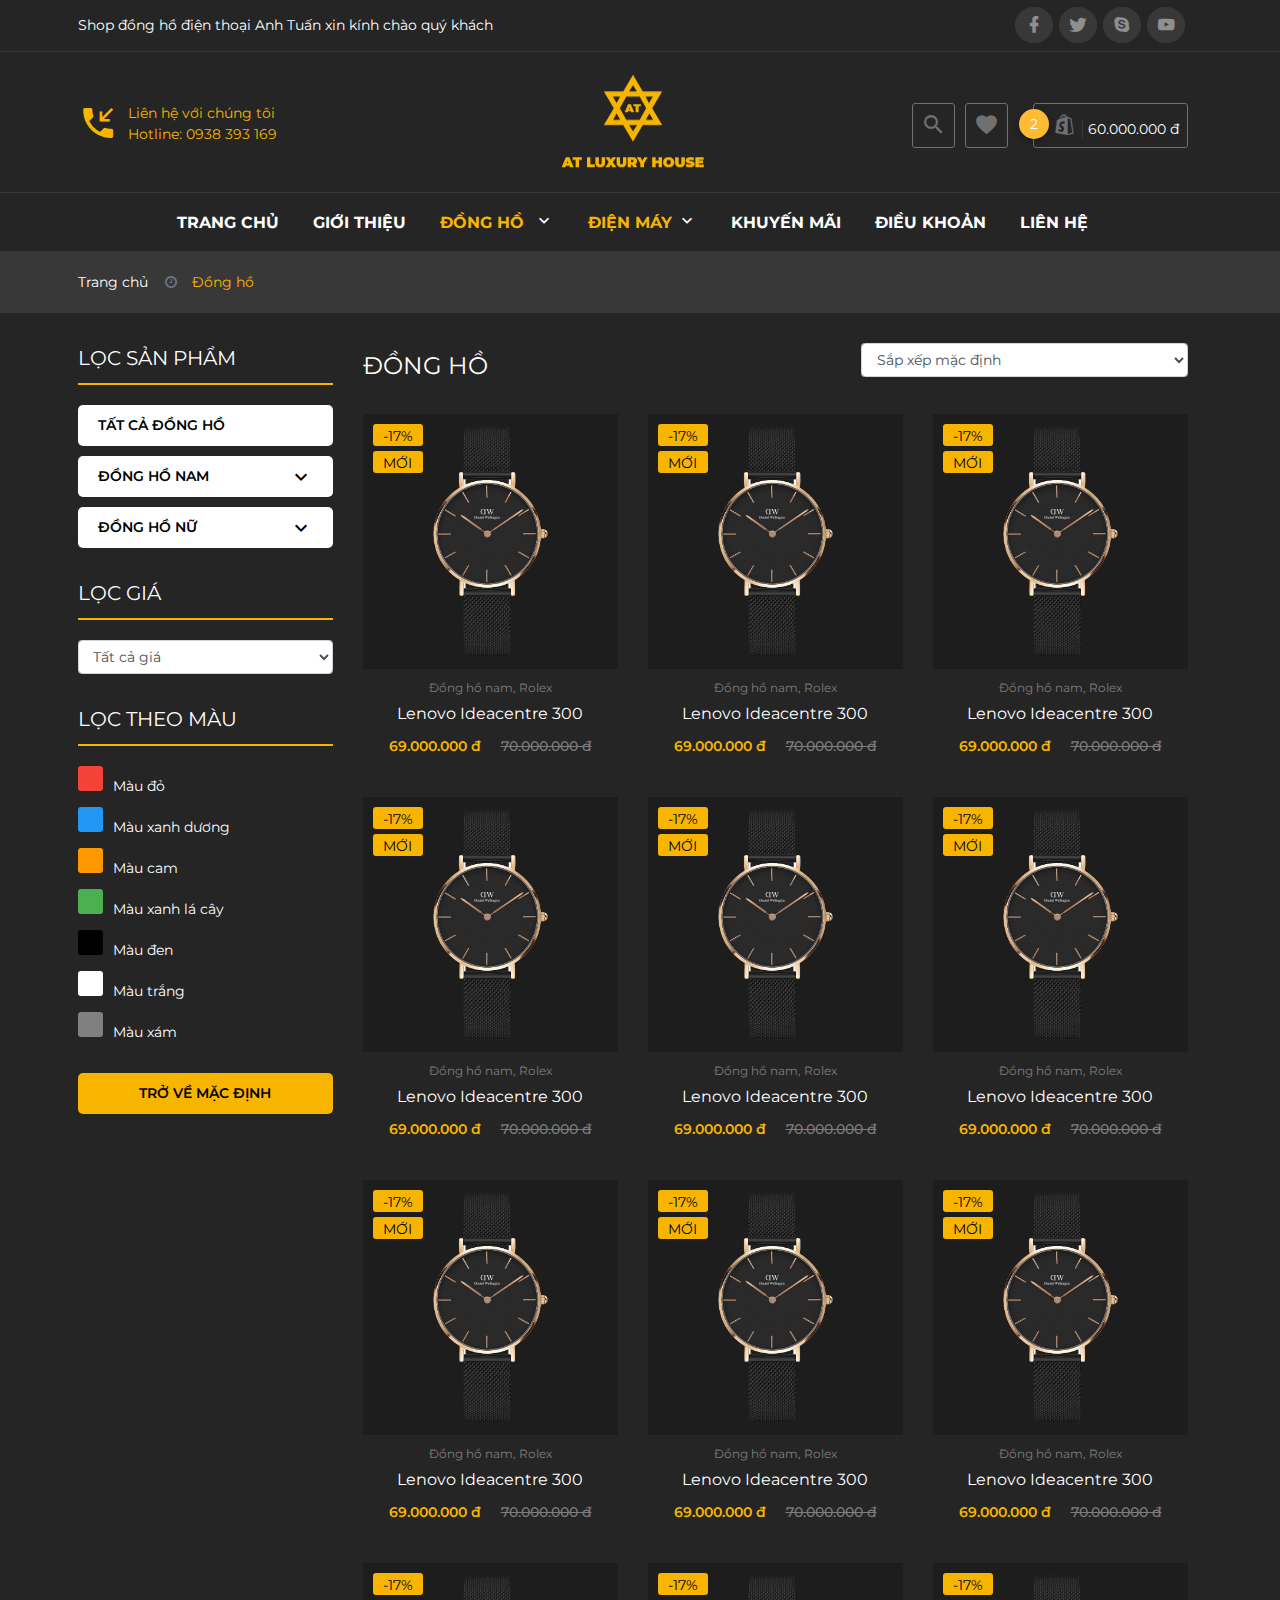
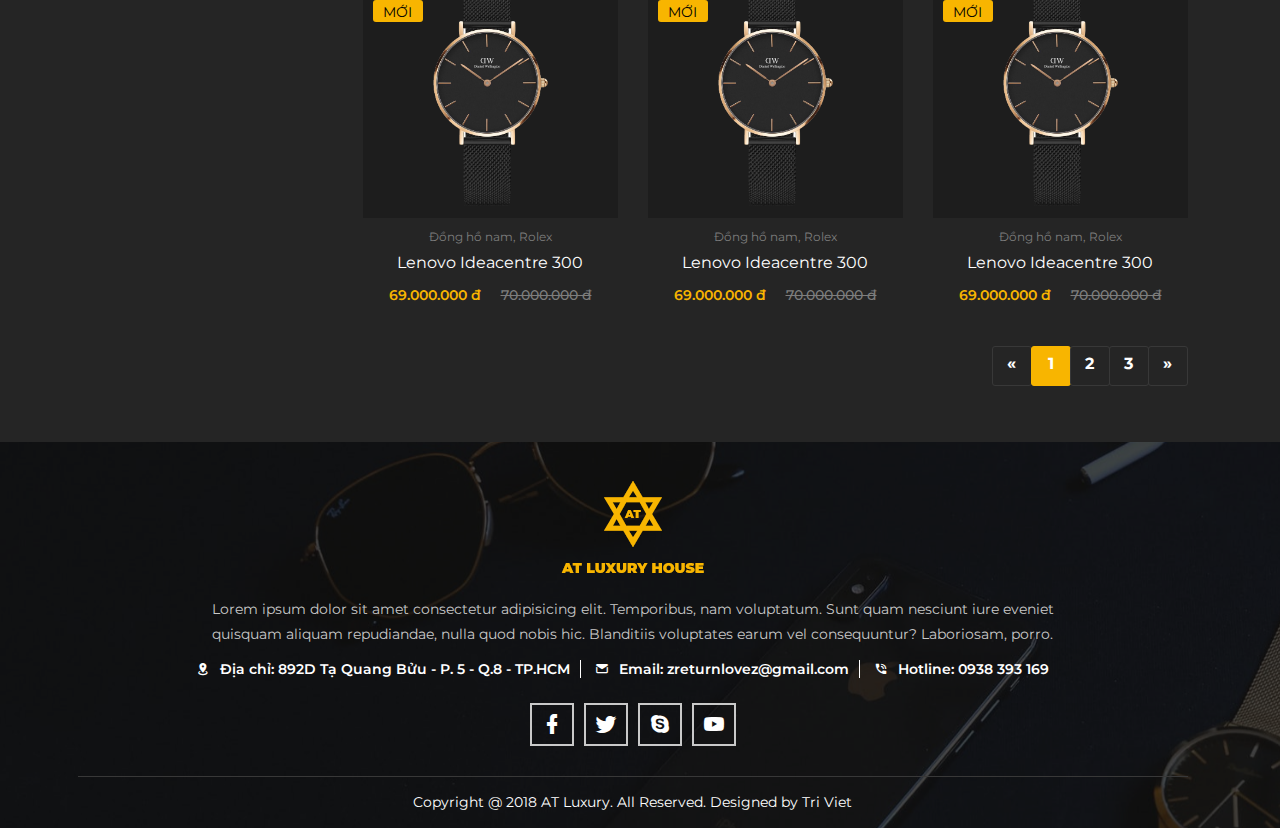
==== pug/san-pham.html @ 4b13fbe3 "Complete Product Page" ====
<!DOCTYPE html>
<html lang="en">
  <head>
    <meta charset="UTF-8"/>
    <meta name="viewport" content="width=device-width, initial-scale=1.0"/>
    <meta http-equiv="X-UA-Compatible" content="ie=edge"/>
    <title>Đồng Hồ Anh Tuấn</title>
    <link rel="stylesheet" href="../css/bootstrap-grid.min.css"/>
    <link rel="stylesheet" href="../css/bootstrap-reboot.min.css"/>
    <link rel="stylesheet" href="../css/bootstrap.min.css"/>
    <link rel="stylesheet" href="../css/mdb.min.css"/>
    <link rel="stylesheet" href="../css/font-awesome.min.css"/>
    <link rel="stylesheet" href="../css/owl.carousel.min.css"/>
    <link rel="stylesheet" href="../css/owl.theme.default.min.css"/>
    <link rel="stylesheet" href="../css/xzoom.css"/>
    <link rel="stylesheet" href="../css/magnific-popup.css"/>
    <link rel="stylesheet" href="../css/animate.min.css"/>
    <link rel="stylesheet" href="../css/jquery.fancybox.min.css"/>
    <link rel="stylesheet" href="../css/materialdesignicons.min.css"/>
    <link rel="stylesheet" href="../css/swiper.min.css"/>
    <link rel="stylesheet" href="../css/sweetalert2.min.css"/>
    <link rel="stylesheet" href="../css/layout.css"/>
    <link rel="shortcut icon" href="../img/favicon.png"/>
  </head>
  <body>
    <div class="go-top wow zoomInRight" title="Lên đầu trang" data-wow-duration="2s"><i class="mdi mdi-watch-import"></i></div>
    <header>
      <section class="header-top d-none d-lg-block">
        <div class="container">
          <div class="row">
            <div class="col">
              <h5>Shop đồng hồ điện thoại Anh Tuấn xin kính chào quý khách</h5>
            </div>
            <div class="col text-right">
              <div class="header-top-social"><a href="#"><i class="mdi mdi-facebook"></i></a><a href="#"><i class="mdi mdi-twitter"></i></a><a href="#"><i class="mdi mdi-skype"></i></a><a href="#"><i class="mdi mdi-youtube"> </i></a></div>
            </div>
          </div>
        </div>
      </section>
      <section class="header-bottom">
        <div class="container">
          <div class="row">
            <div class="col-12">
              <div class="logo"><a href="index.html"><img src="../img/logo.png"/></a></div>
            </div>
            <div class="col-lg-6 d-none d-lg-block">
              <div class="hotline-top"><a href="tel:0938393169"><i class="mdi mdi-phone-incoming"></i>
                  <p>Liên hệ với chúng tôi</p>
                  <p>Hotline: 0938 393 169</p></a></div>
            </div>
            <div class="col-lg-6">
              <div class="custom-header text-right">
                <div class="accordion" id="accordionExample"><a class="search-btn" title="Tìm kiếm" data-toggle="collapse" href="#search" role="button" aria-expanded="true" aria-controls="search"><i class="mdi mdi-magnify"></i></a><a class="wishlist-btn" title="Danh sách yêu thích" href="danh-sach-yeu-thich.html"><i class="mdi mdi-heart"></i></a><a class="cart-open-btn" title="Giỏ hàng" data-toggle="collapse" href="#cart" role="button" aria-expanded="false" aria-controls="cart"><i class="mdi mdi-shopify"></i><span class="price-cart">60.000.000 đ</span><span class="badge badge-warning">2</span></a>
                  <div class="collapse" id="cart" data-parent="#accordionExample">
                    <div class="card card-body cart-form">
                      <div class="cart-form-top text-left">
                        <p>Có 2 sản phẩm trong giỏ</p>
                        <p>
                           Tổng tiền<span>60.000.000 đ</span></p>
                      </div>
                      <div class="cart-form-btn text-center"><a href="thanh-toan.html">thanh toán ngay</a></div>
                      <div class="cart-form-box-product">
                        <div class="cart-form-box-product-img"><img src="../img/product-1.png" alt=""/></div>
                        <div class="cart-form-box-product-detail">
                          <h5><a href="chi-tiet-san-pham.html">Kidviton 120Ml Stada</a></h5>
                          <h6>
                            690.000 đ
                             x <span>1</span>
                          </h6><a href="#"><i class="fa fa-times" title="Xóa" aria-hidden="true"></i></a>
                        </div>
                      </div>
                      <div class="cart-form-box-product">
                        <div class="cart-form-box-product-img"><img src="../img/product-1.png" alt=""/></div>
                        <div class="cart-form-box-product-detail">
                          <h5><a href="chi-tiet-san-pham.html">Kidviton 120Ml Stada</a></h5>
                          <h6>
                            690.000 đ
                             x <span>1</span>
                          </h6><a href="#"><i class="fa fa-times" title="Xóa" aria-hidden="true"></i></a>
                        </div>
                      </div>
                      <div class="cart-form-btn text-center"><a href="gio-hang.html">Vào giỏ hàng</a></div>
                    </div>
                  </div>
                </div>
              </div>
            </div>
          </div>
        </div>
      </section>
      <section class="menu wow animated">
        <div class="container">
          <div class="main-menu"><a class="toggleMenu ssm-toggle-nav"><i class="mdi mdi-menu"></i></a>
            <ul class="nav">
              <div class="nav-close"><i class="mdi mdi-close d-block d-sm-none"></i></div>
              <li class="nav-item"><a href="index.html">Trang chủ</a></li>
              <li class="nav-item"><a href="gioi-thieu.html">giới thiệu</a></li>
              <li class="nav-item"><a href="san-pham.html">đồng hồ </a><i class="mdi mdi-chevron-down btn-menu-down"></i>
                <div class="menu-bottom out">
                  <div class="row">
                    <div class="col-xl-6">
                      <h4><a href="san-pham.html">đồng hồ nam</a></h4>
                      <ul>
                        <li><a href="san-pham.html">Rolex</a></li>
                        <li><a href="san-pham.html">Rolex</a></li>
                        <li><a href="san-pham.html">Rolex</a></li>
                        <li><a href="san-pham.html">Patek Philippe</a></li>
                        <li><a href="san-pham.html">Rolex</a></li>
                        <li><a href="san-pham.html">Patek Philippe</a></li>
                        <li><a href="san-pham.html">Rolex</a></li>
                        <li><a href="san-pham.html">Patek Philippe</a></li>
                        <li><a href="san-pham.html">Rolex</a></li>
                      </ul>
                    </div>
                    <div class="col-xl-6">
                      <h4><a href="san-pham.html">đồng hồ nữ</a></h4>
                      <ul>
                        <li><a href="san-pham.html">Rolex</a></li>
                        <li><a href="san-pham.html">Patek Philippe</a></li>
                        <li><a href="san-pham.html">Rolex</a></li>
                        <li><a href="san-pham.html">Patek Philippe</a></li>
                        <li><a href="san-pham.html">Rolex</a></li>
                        <li><a href="san-pham.html">Patek Philippe</a></li>
                        <li><a href="san-pham.html">Rolex</a></li>
                      </ul>
                    </div>
                  </div>
                  <div class="row">
                    <div class="col"><img src="../img/watch-top-1.png"/></div>
                    <div class="col"><img src="../img/watch-top-2.png"/></div>
                  </div>
                </div>
              </li>
              <li class="nav-item"><a href="san-pham.html">điện máy</a><i class="mdi mdi-chevron-down btn-menu-down"></i>
                <div class="menu-bottom out">
                  <div class="row">
                    <div class="col-xl-6">
                      <h4><a href="san-pham.html">điện thoại</a></h4>
                      <ul>
                        <li><a href="san-pham.html">Rolex</a></li>
                        <li><a href="san-pham.html">Rolex</a></li>
                        <li><a href="san-pham.html">Rolex</a></li>
                        <li><a href="san-pham.html">Patek Philippe</a></li>
                        <li><a href="san-pham.html">Rolex</a></li>
                        <li><a href="san-pham.html">Patek Philippe</a></li>
                        <li><a href="san-pham.html">Rolex</a></li>
                        <li><a href="san-pham.html">Patek Philippe</a></li>
                        <li><a href="san-pham.html">Rolex</a></li>
                      </ul>
                    </div>
                    <div class="col-xl-6">
                      <h4><a href="san-pham.html">máy tính bảng</a></h4>
                      <ul>
                        <li><a href="san-pham.html">Rolex</a></li>
                        <li><a href="san-pham.html">Patek Philippe</a></li>
                        <li><a href="san-pham.html">Rolex</a></li>
                        <li><a href="san-pham.html">Patek Philippe</a></li>
                        <li><a href="san-pham.html">Rolex</a></li>
                        <li><a href="san-pham.html">Patek Philippe</a></li>
                        <li><a href="san-pham.html">Rolex</a></li>
                      </ul>
                    </div>
                  </div>
                  <div class="row">
                    <div class="col"><img src="../img/phone-top-1.png"/></div>
                    <div class="col"><img src="../img/phone-top-2.png"/></div>
                  </div>
                </div>
              </li>
              <li class="nav-item"><a href="khuyen-mai.html">khuyến mãi</a></li>
              <li class="nav-item"><a href="dieu-khoan.html">điều khoản</a></li>
              <li class="nav-item"><a href="lien-he.html">liên hệ</a></li>
            </ul>
          </div>
        </div>
      </section>
      <div class="collapse" id="search" data-parent="#accordionExample">
        <div class="card card-body search-form">
          <h3 class="text-center">Tìm kiếm</h3>
          <input id="search-form" type="text" name="search" placeholder="Nhập từ khóa"/>
          <select class="form-control">
            <option value="">Chọn danh mục</option>
            <option value="">Tủ Locker - Tủ sắt</option>
          </select>
          <button><i class="fa fa-search" aria-hidden="true"></i>Tìm kiếm</button>
        </div>
      </div>
      <div class="overlay"></div>
      <div class="ssm-overlay ssm-toggle-nav"></div>
    </header>
    <article>
      <section class="bread-crumb">
        <div class="container">
          <div class="bc-icons">
            <nav aria-label="breadcrumb">
              <ol class="breadcrumb">
                <li class="breadcrumb-item"><a href="index.html">Trang chủ</a></li>
                <li class="breadcrumb-item active">Đồng hồ</li>
              </ol>
            </nav>
          </div>
        </div>
      </section>
      <section class="product-page">
        <div class="filter-btn d-block d-lg-none"><i class="mdi mdi-filter-variant"></i>Bộ lọc</div>
        <div class="container">
          <div class="row">
            <div class="col-lg-3">
              <div class="filter">
                <div class="filter-cate">
                  <div class="title-filter">
                    <h3>lọc sản phẩm</h3>
                  </div><a class="filter-cate-title" href="san-pham.html">Tất cả đồng hồ</a><a class="filter-cate-title" data-toggle="collapse" href="#filter-cate-1" role="button" aria-expanded="true" aria-controls="filter-cate-1">Đồng hồ nam<i class="mdi mdi-chevron-down"></i></a>
                  <div class="collapse" id="filter-cate-1">
                    <label class="checkbox">Tất cả
                      <input type="checkbox" checked="checked"/><span class="checkmark"></span>
                    </label>
                    <label class="checkbox">Rolex
                      <input type="checkbox"/><span class="checkmark"></span>
                    </label>
                    <label class="checkbox">Rolex
                      <input type="checkbox"/><span class="checkmark"></span>
                    </label>
                    <label class="checkbox">Đồng hồ nhựa
                      <input type="checkbox"/><span class="checkmark"></span>
                    </label>
                    <label class="checkbox">Đồng hồ treo tường
                      <input type="checkbox"/><span class="checkmark"></span>
                    </label>
                    <label class="checkbox">Đồng hồ quả lắc
                      <input type="checkbox"/><span class="checkmark"></span>
                    </label>
                  </div><a class="filter-cate-title" data-toggle="collapse" href="#filter-cate-2" role="button" aria-expanded="true" aria-controls="filter-cate-2">Đồng hồ nữ<i class="mdi mdi-chevron-down"></i></a>
                  <div class="collapse" id="filter-cate-2">
                    <label class="checkbox">Tất cả
                      <input type="checkbox" checked="checked"/><span class="checkmark"></span>
                    </label>
                    <label class="checkbox">Rolex
                      <input type="checkbox"/><span class="checkmark"></span>
                    </label>
                    <label class="checkbox">Rolex
                      <input type="checkbox"/><span class="checkmark"></span>
                    </label>
                    <label class="checkbox">Đồng hồ nhựa
                      <input type="checkbox"/><span class="checkmark"></span>
                    </label>
                    <label class="checkbox">Đồng hồ treo tường
                      <input type="checkbox"/><span class="checkmark"></span>
                    </label>
                    <label class="checkbox">Đồng hồ quả lắc
                      <input type="checkbox"/><span class="checkmark"></span>
                    </label>
                  </div>
                </div>
                <div class="filter-price">
                  <div class="title-filter">
                    <h3>lọc giá</h3>
                  </div>
                  <select class="form-control">
                    <option>Tất cả giá</option>
                    <option>Giá từ 0 đến 5 triệu</option>
                    <option>Giá từ 5 triệu đến 10 triệu</option>
                    <option>Giá từ 10 triệu đến 20 triệu</option>
                    <option>Giá từ 20 triệu đến 30 triệu</option>
                  </select>
                </div>
                <div class="filter-color">
                  <div class="title-filter">
                    <h3>lọc theo màu</h3>
                  </div>
                  <ul>
                    <li>
                      <div class="filter-color-box red" style="background: red"></div><span>Màu đỏ</span>
                    </li>
                    <li>
                      <div class="filter-color-box blue" style="background: blue"></div>Màu xanh dương
                    </li>
                    <li>
                      <div class="filter-color-box orange" style="background: orange"></div>Màu cam
                    </li>
                    <li>
                      <div class="filter-color-box green" style="background: green"></div>Màu xanh lá cây
                    </li>
                    <li>
                      <div class="filter-color-box black" style="background: black"></div>Màu đen
                    </li>
                    <li>
                      <div class="filter-color-box white" style="background: white"></div>Màu trắng
                    </li>
                    <li>
                      <div class="filter-color-box gray" style="background: gray"></div>Màu xám
                    </li>
                  </ul>
                </div>
                <div class="filter-reset"> <a>Trở về mặc định</a></div>
              </div>
            </div>
            <div class="col-lg-9">
              <div class="product-page-main">
                <div class="row">
                  <div class="col-7">
                    <h2>đồng hồ</h2>
                  </div>
                  <div class="col-5 text-right">
                    <div class="sort-product">
                      <select class="form-control">
                        <option>Sắp xếp mặc định</option>
                        <option>Sản phẩm nổi bật</option>
                        <option>Sản phẩm khuyến mãi</option>
                        <option>Giá từ thấp lên cao</option>
                        <option>Giá từ cao xuống thấp</option>
                        <option>Tên từ A đến Z</option>
                        <option>Tên từ Z đến A</option>
                      </select>
                    </div>
                  </div>
                </div>
                <div class="tab-product">
                  <div class="box-product">
                    <div class="box-product-status">
                      <h5>-17%</h5>
                      <h5>mới</h5>
                    </div>
                    <div class="box-product-img">
                      <div class="box-product-img-custom"><a class="custom-quickview" data-toggle="modal" data-target=".product-modal-1" href="#"><i class="mdi mdi-eye-plus"></i></a><a class="custom-wishlist"><i class="mdi mdi-heart"></i></a></div><a href="chi-tiet-san-pham.html" title="Bấm để xem chi tiết"><img src="../img/product-1.png"/></a>
                    </div>
                    <div class="box-product-cart text-center"><a class="custom-cart"><i class="mdi mdi-cart-plus"></i>Thêm vào giỏ</a></div>
                    <div class="box-product-detail text-center">
                      <h6 title="Đồng hồ nam, Rolex">Đồng hồ nam, Rolex</h6>
                      <h4><a href="chi-tiet-san-pham.html" title="Lenovo Ideacentre 300">Lenovo Ideacentre 300</a></h4>
                      <h5>69.000.000 đ<span>70.000.000 đ</span></h5>
                    </div>
                  </div>
                  <div class="box-product">
                    <div class="box-product-status">
                      <h5>-17%</h5>
                      <h5>mới</h5>
                    </div>
                    <div class="box-product-img">
                      <div class="box-product-img-custom"><a class="custom-quickview" data-toggle="modal" data-target=".product-modal-1" href="#"><i class="mdi mdi-eye-plus"></i></a><a class="custom-wishlist"><i class="mdi mdi-heart"></i></a></div><a href="chi-tiet-san-pham.html" title="Bấm để xem chi tiết"><img src="../img/product-1.png"/></a>
                    </div>
                    <div class="box-product-cart text-center"><a class="custom-cart"><i class="mdi mdi-cart-plus"></i>Thêm vào giỏ</a></div>
                    <div class="box-product-detail text-center">
                      <h6 title="Đồng hồ nam, Rolex">Đồng hồ nam, Rolex</h6>
                      <h4><a href="chi-tiet-san-pham.html" title="Lenovo Ideacentre 300">Lenovo Ideacentre 300</a></h4>
                      <h5>69.000.000 đ<span>70.000.000 đ</span></h5>
                    </div>
                  </div>
                  <div class="box-product">
                    <div class="box-product-status">
                      <h5>-17%</h5>
                      <h5>mới</h5>
                    </div>
                    <div class="box-product-img">
                      <div class="box-product-img-custom"><a class="custom-quickview" data-toggle="modal" data-target=".product-modal-1" href="#"><i class="mdi mdi-eye-plus"></i></a><a class="custom-wishlist"><i class="mdi mdi-heart"></i></a></div><a href="chi-tiet-san-pham.html" title="Bấm để xem chi tiết"><img src="../img/product-1.png"/></a>
                    </div>
                    <div class="box-product-cart text-center"><a class="custom-cart"><i class="mdi mdi-cart-plus"></i>Thêm vào giỏ</a></div>
                    <div class="box-product-detail text-center">
                      <h6 title="Đồng hồ nam, Rolex">Đồng hồ nam, Rolex</h6>
                      <h4><a href="chi-tiet-san-pham.html" title="Lenovo Ideacentre 300">Lenovo Ideacentre 300</a></h4>
                      <h5>69.000.000 đ<span>70.000.000 đ</span></h5>
                    </div>
                  </div>
                  <div class="box-product">
                    <div class="box-product-status">
                      <h5>-17%</h5>
                      <h5>mới</h5>
                    </div>
                    <div class="box-product-img">
                      <div class="box-product-img-custom"><a class="custom-quickview" data-toggle="modal" data-target=".product-modal-1" href="#"><i class="mdi mdi-eye-plus"></i></a><a class="custom-wishlist"><i class="mdi mdi-heart"></i></a></div><a href="chi-tiet-san-pham.html" title="Bấm để xem chi tiết"><img src="../img/product-1.png"/></a>
                    </div>
                    <div class="box-product-cart text-center"><a class="custom-cart"><i class="mdi mdi-cart-plus"></i>Thêm vào giỏ</a></div>
                    <div class="box-product-detail text-center">
                      <h6 title="Đồng hồ nam, Rolex">Đồng hồ nam, Rolex</h6>
                      <h4><a href="chi-tiet-san-pham.html" title="Lenovo Ideacentre 300">Lenovo Ideacentre 300</a></h4>
                      <h5>69.000.000 đ<span>70.000.000 đ</span></h5>
                    </div>
                  </div>
                  <div class="box-product">
                    <div class="box-product-status">
                      <h5>-17%</h5>
                      <h5>mới</h5>
                    </div>
                    <div class="box-product-img">
                      <div class="box-product-img-custom"><a class="custom-quickview" data-toggle="modal" data-target=".product-modal-1" href="#"><i class="mdi mdi-eye-plus"></i></a><a class="custom-wishlist"><i class="mdi mdi-heart"></i></a></div><a href="chi-tiet-san-pham.html" title="Bấm để xem chi tiết"><img src="../img/product-1.png"/></a>
                    </div>
                    <div class="box-product-cart text-center"><a class="custom-cart"><i class="mdi mdi-cart-plus"></i>Thêm vào giỏ</a></div>
                    <div class="box-product-detail text-center">
                      <h6 title="Đồng hồ nam, Rolex">Đồng hồ nam, Rolex</h6>
                      <h4><a href="chi-tiet-san-pham.html" title="Lenovo Ideacentre 300">Lenovo Ideacentre 300</a></h4>
                      <h5>69.000.000 đ<span>70.000.000 đ</span></h5>
                    </div>
                  </div>
                  <div class="box-product">
                    <div class="box-product-status">
                      <h5>-17%</h5>
                      <h5>mới</h5>
                    </div>
                    <div class="box-product-img">
                      <div class="box-product-img-custom"><a class="custom-quickview" data-toggle="modal" data-target=".product-modal-1" href="#"><i class="mdi mdi-eye-plus"></i></a><a class="custom-wishlist"><i class="mdi mdi-heart"></i></a></div><a href="chi-tiet-san-pham.html" title="Bấm để xem chi tiết"><img src="../img/product-1.png"/></a>
                    </div>
                    <div class="box-product-cart text-center"><a class="custom-cart"><i class="mdi mdi-cart-plus"></i>Thêm vào giỏ</a></div>
                    <div class="box-product-detail text-center">
                      <h6 title="Đồng hồ nam, Rolex">Đồng hồ nam, Rolex</h6>
                      <h4><a href="chi-tiet-san-pham.html" title="Lenovo Ideacentre 300">Lenovo Ideacentre 300</a></h4>
                      <h5>69.000.000 đ<span>70.000.000 đ</span></h5>
                    </div>
                  </div>
                  <div class="box-product">
                    <div class="box-product-status">
                      <h5>-17%</h5>
                      <h5>mới</h5>
                    </div>
                    <div class="box-product-img">
                      <div class="box-product-img-custom"><a class="custom-quickview" data-toggle="modal" data-target=".product-modal-1" href="#"><i class="mdi mdi-eye-plus"></i></a><a class="custom-wishlist"><i class="mdi mdi-heart"></i></a></div><a href="chi-tiet-san-pham.html" title="Bấm để xem chi tiết"><img src="../img/product-1.png"/></a>
                    </div>
                    <div class="box-product-cart text-center"><a class="custom-cart"><i class="mdi mdi-cart-plus"></i>Thêm vào giỏ</a></div>
                    <div class="box-product-detail text-center">
                      <h6 title="Đồng hồ nam, Rolex">Đồng hồ nam, Rolex</h6>
                      <h4><a href="chi-tiet-san-pham.html" title="Lenovo Ideacentre 300">Lenovo Ideacentre 300</a></h4>
                      <h5>69.000.000 đ<span>70.000.000 đ</span></h5>
                    </div>
                  </div>
                  <div class="box-product">
                    <div class="box-product-status">
                      <h5>-17%</h5>
                      <h5>mới</h5>
                    </div>
                    <div class="box-product-img">
                      <div class="box-product-img-custom"><a class="custom-quickview" data-toggle="modal" data-target=".product-modal-1" href="#"><i class="mdi mdi-eye-plus"></i></a><a class="custom-wishlist"><i class="mdi mdi-heart"></i></a></div><a href="chi-tiet-san-pham.html" title="Bấm để xem chi tiết"><img src="../img/product-1.png"/></a>
                    </div>
                    <div class="box-product-cart text-center"><a class="custom-cart"><i class="mdi mdi-cart-plus"></i>Thêm vào giỏ</a></div>
                    <div class="box-product-detail text-center">
                      <h6 title="Đồng hồ nam, Rolex">Đồng hồ nam, Rolex</h6>
                      <h4><a href="chi-tiet-san-pham.html" title="Lenovo Ideacentre 300">Lenovo Ideacentre 300</a></h4>
                      <h5>69.000.000 đ<span>70.000.000 đ</span></h5>
                    </div>
                  </div>
                  <div class="box-product">
                    <div class="box-product-status">
                      <h5>-17%</h5>
                      <h5>mới</h5>
                    </div>
                    <div class="box-product-img">
                      <div class="box-product-img-custom"><a class="custom-quickview" data-toggle="modal" data-target=".product-modal-1" href="#"><i class="mdi mdi-eye-plus"></i></a><a class="custom-wishlist"><i class="mdi mdi-heart"></i></a></div><a href="chi-tiet-san-pham.html" title="Bấm để xem chi tiết"><img src="../img/product-1.png"/></a>
                    </div>
                    <div class="box-product-cart text-center"><a class="custom-cart"><i class="mdi mdi-cart-plus"></i>Thêm vào giỏ</a></div>
                    <div class="box-product-detail text-center">
                      <h6 title="Đồng hồ nam, Rolex">Đồng hồ nam, Rolex</h6>
                      <h4><a href="chi-tiet-san-pham.html" title="Lenovo Ideacentre 300">Lenovo Ideacentre 300</a></h4>
                      <h5>69.000.000 đ<span>70.000.000 đ</span></h5>
                    </div>
                  </div>
                  <div class="box-product">
                    <div class="box-product-status">
                      <h5>-17%</h5>
                      <h5>mới</h5>
                    </div>
                    <div class="box-product-img">
                      <div class="box-product-img-custom"><a class="custom-quickview" data-toggle="modal" data-target=".product-modal-1" href="#"><i class="mdi mdi-eye-plus"></i></a><a class="custom-wishlist"><i class="mdi mdi-heart"></i></a></div><a href="chi-tiet-san-pham.html" title="Bấm để xem chi tiết"><img src="../img/product-1.png"/></a>
                    </div>
                    <div class="box-product-cart text-center"><a class="custom-cart"><i class="mdi mdi-cart-plus"></i>Thêm vào giỏ</a></div>
                    <div class="box-product-detail text-center">
                      <h6 title="Đồng hồ nam, Rolex">Đồng hồ nam, Rolex</h6>
                      <h4><a href="chi-tiet-san-pham.html" title="Lenovo Ideacentre 300">Lenovo Ideacentre 300</a></h4>
                      <h5>69.000.000 đ<span>70.000.000 đ</span></h5>
                    </div>
                  </div>
                  <div class="box-product">
                    <div class="box-product-status">
                      <h5>-17%</h5>
                      <h5>mới</h5>
                    </div>
                    <div class="box-product-img">
                      <div class="box-product-img-custom"><a class="custom-quickview" data-toggle="modal" data-target=".product-modal-1" href="#"><i class="mdi mdi-eye-plus"></i></a><a class="custom-wishlist"><i class="mdi mdi-heart"></i></a></div><a href="chi-tiet-san-pham.html" title="Bấm để xem chi tiết"><img src="../img/product-1.png"/></a>
                    </div>
                    <div class="box-product-cart text-center"><a class="custom-cart"><i class="mdi mdi-cart-plus"></i>Thêm vào giỏ</a></div>
                    <div class="box-product-detail text-center">
                      <h6 title="Đồng hồ nam, Rolex">Đồng hồ nam, Rolex</h6>
                      <h4><a href="chi-tiet-san-pham.html" title="Lenovo Ideacentre 300">Lenovo Ideacentre 300</a></h4>
                      <h5>69.000.000 đ<span>70.000.000 đ</span></h5>
                    </div>
                  </div>
                  <div class="box-product">
                    <div class="box-product-status">
                      <h5>-17%</h5>
                      <h5>mới</h5>
                    </div>
                    <div class="box-product-img">
                      <div class="box-product-img-custom"><a class="custom-quickview" data-toggle="modal" data-target=".product-modal-1" href="#"><i class="mdi mdi-eye-plus"></i></a><a class="custom-wishlist"><i class="mdi mdi-heart"></i></a></div><a href="chi-tiet-san-pham.html" title="Bấm để xem chi tiết"><img src="../img/product-1.png"/></a>
                    </div>
                    <div class="box-product-cart text-center"><a class="custom-cart"><i class="mdi mdi-cart-plus"></i>Thêm vào giỏ</a></div>
                    <div class="box-product-detail text-center">
                      <h6 title="Đồng hồ nam, Rolex">Đồng hồ nam, Rolex</h6>
                      <h4><a href="chi-tiet-san-pham.html" title="Lenovo Ideacentre 300">Lenovo Ideacentre 300</a></h4>
                      <h5>69.000.000 đ<span>70.000.000 đ</span></h5>
                    </div>
                  </div>
                </div>
                <nav>
                  <ul class="pagination justify-content-end">
                    <li class="page-item"><a class="page-link" href="#" aria-label="Previous"><span aria-hidden="true">«</span><span class="sr-only">Previous</span></a></li>
                    <li class="page-item"><a class="page-link active" href="#">1</a></li>
                    <li class="page-item"><a class="page-link" href="#">2</a></li>
                    <li class="page-item"><a class="page-link" href="#">3</a></li>
                    <li class="page-item"><a class="page-link" href="#" aria-label="Next"><span aria-hidden="true">»</span><span class="sr-only">Next</span></a></li>
                  </ul>
                </nav>
              </div>
            </div>
          </div>
        </div>
      </section>
    </article>
    <footer>
      <section class="footer text-center">
        <div class="container">
          <div class="footer-top"><img src="../img/logo.png"/>
            <p>Lorem ipsum dolor sit amet consectetur adipisicing elit. Temporibus, nam voluptatum. Sunt quam nesciunt iure eveniet quisquam aliquam repudiandae, nulla quod nobis hic. Blanditiis voluptates earum vel consequuntur? Laboriosam, porro.</p>
            <ul>
              <li><a><i class="mdi mdi-map-marker-radius"></i>Địa chỉ: 892D Tạ Quang Bửu - P. 5 - Q.8 - TP.HCM</a></li>
              <li><a><i class="mdi mdi-email-variant"></i>Email: zreturnlovez@gmail.com</a></li>
              <li><a><i class="mdi mdi-phone-in-talk"></i>Hotline: 0938 393 169</a></li>
            </ul>
            <div class="footer-top-social"><a href="#"><i class="mdi mdi-facebook"></i></a><a href="#"><i class="mdi mdi-twitter"></i></a><a href="#"><i class="mdi mdi-skype"></i></a><a href="#"><i class="mdi mdi-youtube"></i></a></div>
          </div>
          <div class="footer-bottom">
            <h5>Copyright @ 2018 AT Luxury. All Reserved. Designed by Tri Viet</h5>
          </div>
        </div>
      </section>
    </footer>
    <script src="../js/jquery-3.3.1.min.js"></script>
    <script src="../js/jquery.touchSwipe.min.js"></script>
    <script src="../js/jquery.slideandswipe.min.js"></script>
    <script src="../js/bootstrap.min.js"></script>
    <script src="../js/bootstrap.bundle.min.js"></script>
    <script src="../js/mdb.min.js"></script>
    <script src="../js/owl.carousel.min.js"></script>
    <script src="../js/wow.min.js"></script>
    <script src="../js/xzoom.min.js"></script>
    <script src="../js/magnific-popup.js"></script>
    <script src="../js/jquery.fancybox.min.js"></script>
    <script src="../js/swiper.min.js"></script>
    <script src="../js/sweetalert2.min.js"></script>
    <script src="../js/layout.js"></script>
  </body>
</html>
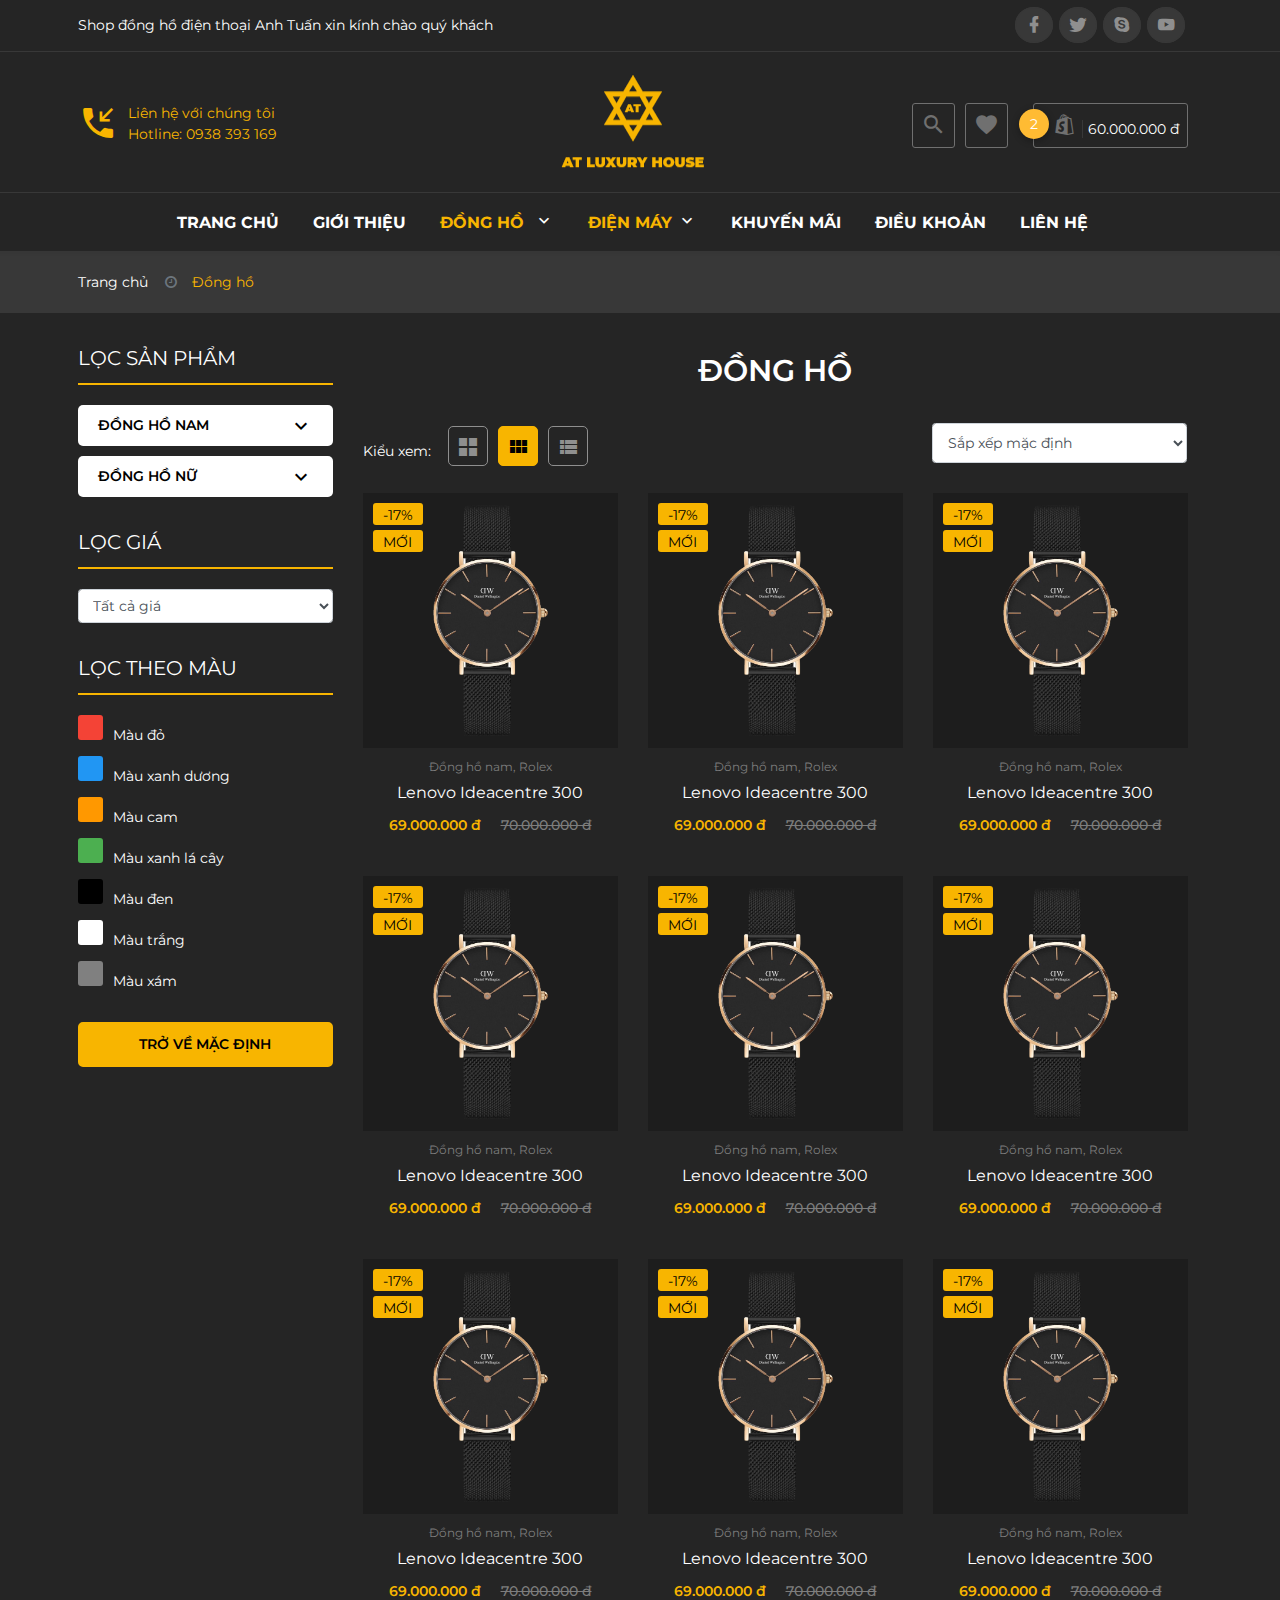
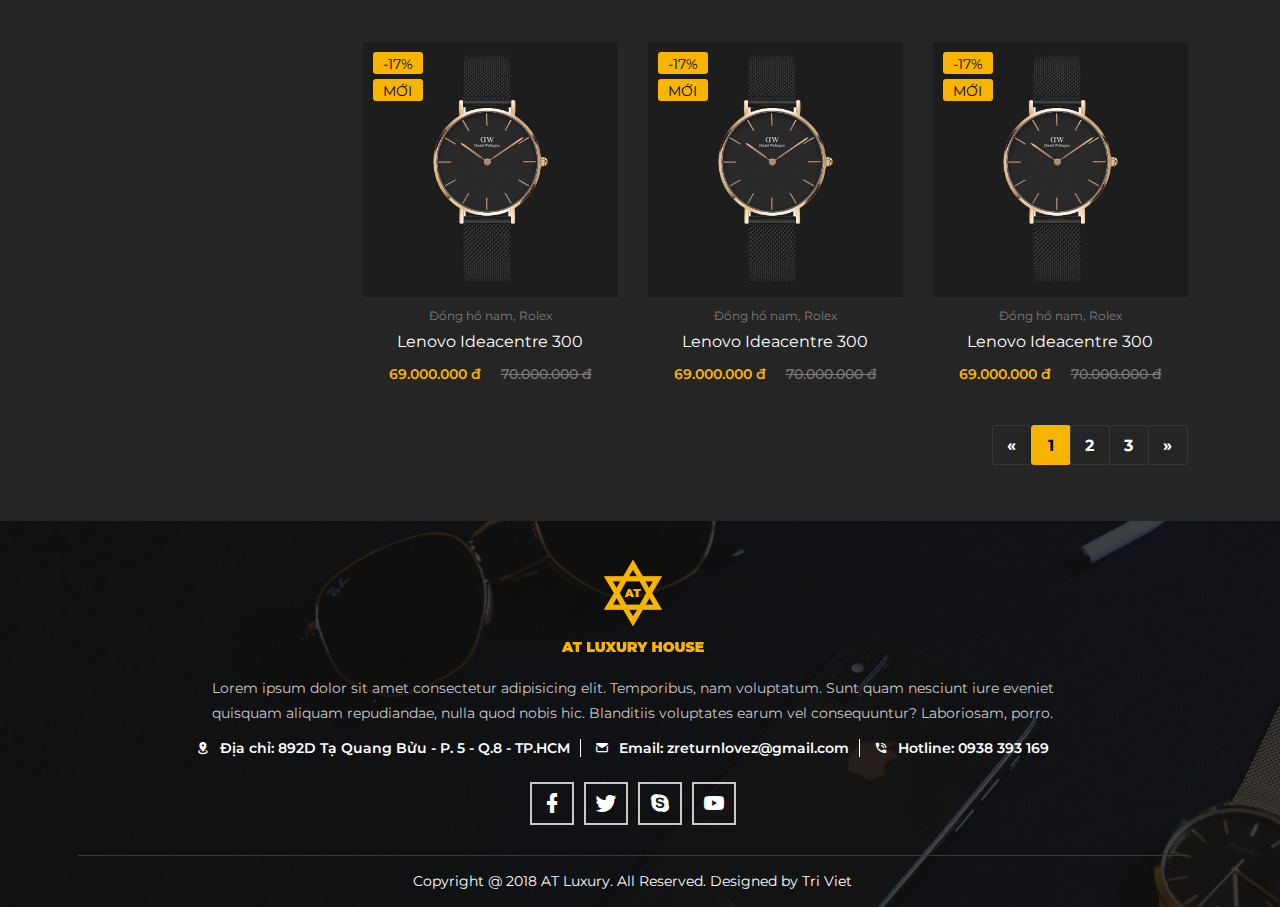
==== commit 98f60419: "Complete ALL" ====
--- a/pug/san-pham.html
+++ b/pug/san-pham.html
@@ -202,15 +202,14 @@
         </div>
       </section>
       <section class="product-page">
-        <div class="filter-btn d-block d-lg-none"><i class="mdi mdi-filter-variant"></i>Bộ lọc</div>
         <div class="container">
           <div class="row">
             <div class="col-lg-3">
-              <div class="filter">
+              <div class="filter"><i class="mdi mdi-close close-filter d-block d-lg-none"></i>
                 <div class="filter-cate">
                   <div class="title-filter">
                     <h3>lọc sản phẩm</h3>
-                  </div><a class="filter-cate-title" href="san-pham.html">Tất cả đồng hồ</a><a class="filter-cate-title" data-toggle="collapse" href="#filter-cate-1" role="button" aria-expanded="true" aria-controls="filter-cate-1">Đồng hồ nam<i class="mdi mdi-chevron-down"></i></a>
+                  </div><a class="filter-cate-title" data-toggle="collapse" href="#filter-cate-1" role="button" aria-expanded="true" aria-controls="filter-cate-1">Đồng hồ nam<i class="mdi mdi-chevron-down"></i></a>
                   <div class="collapse" id="filter-cate-1">
                     <label class="checkbox">Tất cả
                       <input type="checkbox" checked="checked"/><span class="checkmark"></span>
@@ -297,11 +296,18 @@
             </div>
             <div class="col-lg-9">
               <div class="product-page-main">
+                <h1>đồng hồ</h1>
                 <div class="row">
-                  <div class="col-7">
-                    <h2>đồng hồ</h2>
-                  </div>
-                  <div class="col-5 text-right">
+                  <div class="col-lg-0 col-4 col-md-2 d-block d-lg-none">
+                    <div class="filter-btn"><i class="mdi mdi-filter-variant"></i>Bộ lọc</div>
+                  </div>
+                  <div class="col-xl-8 col-lg-7 col-md-5 d-none d-md-block">
+                    <h5 class="view-type-name">Kiểu xem: </h5>
+                    <div class="view-type grid-2" title="Dạng lưới 2 cột"><i class="mdi mdi-view-grid"></i></div>
+                    <div class="view-type grid-3 active" title="Dạng lưới 3 cột"><i class="mdi mdi-view-module"></i></div>
+                    <div class="view-type grid-1" title="Dạng danh sách"><i class="mdi mdi-view-list"></i></div>
+                  </div>
+                  <div class="col-xl-4 col-lg-5 col-md-5 col-8 text-right">
                     <div class="sort-product">
                       <select class="form-control">
                         <option>Sắp xếp mặc định</option>
@@ -329,171 +335,183 @@
                       <h6 title="Đồng hồ nam, Rolex">Đồng hồ nam, Rolex</h6>
                       <h4><a href="chi-tiet-san-pham.html" title="Lenovo Ideacentre 300">Lenovo Ideacentre 300</a></h4>
                       <h5>69.000.000 đ<span>70.000.000 đ</span></h5>
-                    </div>
-                  </div>
-                  <div class="box-product">
-                    <div class="box-product-status">
-                      <h5>-17%</h5>
-                      <h5>mới</h5>
-                    </div>
-                    <div class="box-product-img">
-                      <div class="box-product-img-custom"><a class="custom-quickview" data-toggle="modal" data-target=".product-modal-1" href="#"><i class="mdi mdi-eye-plus"></i></a><a class="custom-wishlist"><i class="mdi mdi-heart"></i></a></div><a href="chi-tiet-san-pham.html" title="Bấm để xem chi tiết"><img src="../img/product-1.png"/></a>
-                    </div>
-                    <div class="box-product-cart text-center"><a class="custom-cart"><i class="mdi mdi-cart-plus"></i>Thêm vào giỏ</a></div>
-                    <div class="box-product-detail text-center">
-                      <h6 title="Đồng hồ nam, Rolex">Đồng hồ nam, Rolex</h6>
-                      <h4><a href="chi-tiet-san-pham.html" title="Lenovo Ideacentre 300">Lenovo Ideacentre 300</a></h4>
-                      <h5>69.000.000 đ<span>70.000.000 đ</span></h5>
-                    </div>
-                  </div>
-                  <div class="box-product">
-                    <div class="box-product-status">
-                      <h5>-17%</h5>
-                      <h5>mới</h5>
-                    </div>
-                    <div class="box-product-img">
-                      <div class="box-product-img-custom"><a class="custom-quickview" data-toggle="modal" data-target=".product-modal-1" href="#"><i class="mdi mdi-eye-plus"></i></a><a class="custom-wishlist"><i class="mdi mdi-heart"></i></a></div><a href="chi-tiet-san-pham.html" title="Bấm để xem chi tiết"><img src="../img/product-1.png"/></a>
-                    </div>
-                    <div class="box-product-cart text-center"><a class="custom-cart"><i class="mdi mdi-cart-plus"></i>Thêm vào giỏ</a></div>
-                    <div class="box-product-detail text-center">
-                      <h6 title="Đồng hồ nam, Rolex">Đồng hồ nam, Rolex</h6>
-                      <h4><a href="chi-tiet-san-pham.html" title="Lenovo Ideacentre 300">Lenovo Ideacentre 300</a></h4>
-                      <h5>69.000.000 đ<span>70.000.000 đ</span></h5>
-                    </div>
-                  </div>
-                  <div class="box-product">
-                    <div class="box-product-status">
-                      <h5>-17%</h5>
-                      <h5>mới</h5>
-                    </div>
-                    <div class="box-product-img">
-                      <div class="box-product-img-custom"><a class="custom-quickview" data-toggle="modal" data-target=".product-modal-1" href="#"><i class="mdi mdi-eye-plus"></i></a><a class="custom-wishlist"><i class="mdi mdi-heart"></i></a></div><a href="chi-tiet-san-pham.html" title="Bấm để xem chi tiết"><img src="../img/product-1.png"/></a>
-                    </div>
-                    <div class="box-product-cart text-center"><a class="custom-cart"><i class="mdi mdi-cart-plus"></i>Thêm vào giỏ</a></div>
-                    <div class="box-product-detail text-center">
-                      <h6 title="Đồng hồ nam, Rolex">Đồng hồ nam, Rolex</h6>
-                      <h4><a href="chi-tiet-san-pham.html" title="Lenovo Ideacentre 300">Lenovo Ideacentre 300</a></h4>
-                      <h5>69.000.000 đ<span>70.000.000 đ</span></h5>
-                    </div>
-                  </div>
-                  <div class="box-product">
-                    <div class="box-product-status">
-                      <h5>-17%</h5>
-                      <h5>mới</h5>
-                    </div>
-                    <div class="box-product-img">
-                      <div class="box-product-img-custom"><a class="custom-quickview" data-toggle="modal" data-target=".product-modal-1" href="#"><i class="mdi mdi-eye-plus"></i></a><a class="custom-wishlist"><i class="mdi mdi-heart"></i></a></div><a href="chi-tiet-san-pham.html" title="Bấm để xem chi tiết"><img src="../img/product-1.png"/></a>
-                    </div>
-                    <div class="box-product-cart text-center"><a class="custom-cart"><i class="mdi mdi-cart-plus"></i>Thêm vào giỏ</a></div>
-                    <div class="box-product-detail text-center">
-                      <h6 title="Đồng hồ nam, Rolex">Đồng hồ nam, Rolex</h6>
-                      <h4><a href="chi-tiet-san-pham.html" title="Lenovo Ideacentre 300">Lenovo Ideacentre 300</a></h4>
-                      <h5>69.000.000 đ<span>70.000.000 đ</span></h5>
-                    </div>
-                  </div>
-                  <div class="box-product">
-                    <div class="box-product-status">
-                      <h5>-17%</h5>
-                      <h5>mới</h5>
-                    </div>
-                    <div class="box-product-img">
-                      <div class="box-product-img-custom"><a class="custom-quickview" data-toggle="modal" data-target=".product-modal-1" href="#"><i class="mdi mdi-eye-plus"></i></a><a class="custom-wishlist"><i class="mdi mdi-heart"></i></a></div><a href="chi-tiet-san-pham.html" title="Bấm để xem chi tiết"><img src="../img/product-1.png"/></a>
-                    </div>
-                    <div class="box-product-cart text-center"><a class="custom-cart"><i class="mdi mdi-cart-plus"></i>Thêm vào giỏ</a></div>
-                    <div class="box-product-detail text-center">
-                      <h6 title="Đồng hồ nam, Rolex">Đồng hồ nam, Rolex</h6>
-                      <h4><a href="chi-tiet-san-pham.html" title="Lenovo Ideacentre 300">Lenovo Ideacentre 300</a></h4>
-                      <h5>69.000.000 đ<span>70.000.000 đ</span></h5>
-                    </div>
-                  </div>
-                  <div class="box-product">
-                    <div class="box-product-status">
-                      <h5>-17%</h5>
-                      <h5>mới</h5>
-                    </div>
-                    <div class="box-product-img">
-                      <div class="box-product-img-custom"><a class="custom-quickview" data-toggle="modal" data-target=".product-modal-1" href="#"><i class="mdi mdi-eye-plus"></i></a><a class="custom-wishlist"><i class="mdi mdi-heart"></i></a></div><a href="chi-tiet-san-pham.html" title="Bấm để xem chi tiết"><img src="../img/product-1.png"/></a>
-                    </div>
-                    <div class="box-product-cart text-center"><a class="custom-cart"><i class="mdi mdi-cart-plus"></i>Thêm vào giỏ</a></div>
-                    <div class="box-product-detail text-center">
-                      <h6 title="Đồng hồ nam, Rolex">Đồng hồ nam, Rolex</h6>
-                      <h4><a href="chi-tiet-san-pham.html" title="Lenovo Ideacentre 300">Lenovo Ideacentre 300</a></h4>
-                      <h5>69.000.000 đ<span>70.000.000 đ</span></h5>
-                    </div>
-                  </div>
-                  <div class="box-product">
-                    <div class="box-product-status">
-                      <h5>-17%</h5>
-                      <h5>mới</h5>
-                    </div>
-                    <div class="box-product-img">
-                      <div class="box-product-img-custom"><a class="custom-quickview" data-toggle="modal" data-target=".product-modal-1" href="#"><i class="mdi mdi-eye-plus"></i></a><a class="custom-wishlist"><i class="mdi mdi-heart"></i></a></div><a href="chi-tiet-san-pham.html" title="Bấm để xem chi tiết"><img src="../img/product-1.png"/></a>
-                    </div>
-                    <div class="box-product-cart text-center"><a class="custom-cart"><i class="mdi mdi-cart-plus"></i>Thêm vào giỏ</a></div>
-                    <div class="box-product-detail text-center">
-                      <h6 title="Đồng hồ nam, Rolex">Đồng hồ nam, Rolex</h6>
-                      <h4><a href="chi-tiet-san-pham.html" title="Lenovo Ideacentre 300">Lenovo Ideacentre 300</a></h4>
-                      <h5>69.000.000 đ<span>70.000.000 đ</span></h5>
-                    </div>
-                  </div>
-                  <div class="box-product">
-                    <div class="box-product-status">
-                      <h5>-17%</h5>
-                      <h5>mới</h5>
-                    </div>
-                    <div class="box-product-img">
-                      <div class="box-product-img-custom"><a class="custom-quickview" data-toggle="modal" data-target=".product-modal-1" href="#"><i class="mdi mdi-eye-plus"></i></a><a class="custom-wishlist"><i class="mdi mdi-heart"></i></a></div><a href="chi-tiet-san-pham.html" title="Bấm để xem chi tiết"><img src="../img/product-1.png"/></a>
-                    </div>
-                    <div class="box-product-cart text-center"><a class="custom-cart"><i class="mdi mdi-cart-plus"></i>Thêm vào giỏ</a></div>
-                    <div class="box-product-detail text-center">
-                      <h6 title="Đồng hồ nam, Rolex">Đồng hồ nam, Rolex</h6>
-                      <h4><a href="chi-tiet-san-pham.html" title="Lenovo Ideacentre 300">Lenovo Ideacentre 300</a></h4>
-                      <h5>69.000.000 đ<span>70.000.000 đ</span></h5>
-                    </div>
-                  </div>
-                  <div class="box-product">
-                    <div class="box-product-status">
-                      <h5>-17%</h5>
-                      <h5>mới</h5>
-                    </div>
-                    <div class="box-product-img">
-                      <div class="box-product-img-custom"><a class="custom-quickview" data-toggle="modal" data-target=".product-modal-1" href="#"><i class="mdi mdi-eye-plus"></i></a><a class="custom-wishlist"><i class="mdi mdi-heart"></i></a></div><a href="chi-tiet-san-pham.html" title="Bấm để xem chi tiết"><img src="../img/product-1.png"/></a>
-                    </div>
-                    <div class="box-product-cart text-center"><a class="custom-cart"><i class="mdi mdi-cart-plus"></i>Thêm vào giỏ</a></div>
-                    <div class="box-product-detail text-center">
-                      <h6 title="Đồng hồ nam, Rolex">Đồng hồ nam, Rolex</h6>
-                      <h4><a href="chi-tiet-san-pham.html" title="Lenovo Ideacentre 300">Lenovo Ideacentre 300</a></h4>
-                      <h5>69.000.000 đ<span>70.000.000 đ</span></h5>
-                    </div>
-                  </div>
-                  <div class="box-product">
-                    <div class="box-product-status">
-                      <h5>-17%</h5>
-                      <h5>mới</h5>
-                    </div>
-                    <div class="box-product-img">
-                      <div class="box-product-img-custom"><a class="custom-quickview" data-toggle="modal" data-target=".product-modal-1" href="#"><i class="mdi mdi-eye-plus"></i></a><a class="custom-wishlist"><i class="mdi mdi-heart"></i></a></div><a href="chi-tiet-san-pham.html" title="Bấm để xem chi tiết"><img src="../img/product-1.png"/></a>
-                    </div>
-                    <div class="box-product-cart text-center"><a class="custom-cart"><i class="mdi mdi-cart-plus"></i>Thêm vào giỏ</a></div>
-                    <div class="box-product-detail text-center">
-                      <h6 title="Đồng hồ nam, Rolex">Đồng hồ nam, Rolex</h6>
-                      <h4><a href="chi-tiet-san-pham.html" title="Lenovo Ideacentre 300">Lenovo Ideacentre 300</a></h4>
-                      <h5>69.000.000 đ<span>70.000.000 đ</span></h5>
-                    </div>
-                  </div>
-                  <div class="box-product">
-                    <div class="box-product-status">
-                      <h5>-17%</h5>
-                      <h5>mới</h5>
-                    </div>
-                    <div class="box-product-img">
-                      <div class="box-product-img-custom"><a class="custom-quickview" data-toggle="modal" data-target=".product-modal-1" href="#"><i class="mdi mdi-eye-plus"></i></a><a class="custom-wishlist"><i class="mdi mdi-heart"></i></a></div><a href="chi-tiet-san-pham.html" title="Bấm để xem chi tiết"><img src="../img/product-1.png"/></a>
-                    </div>
-                    <div class="box-product-cart text-center"><a class="custom-cart"><i class="mdi mdi-cart-plus"></i>Thêm vào giỏ</a></div>
-                    <div class="box-product-detail text-center">
-                      <h6 title="Đồng hồ nam, Rolex">Đồng hồ nam, Rolex</h6>
-                      <h4><a href="chi-tiet-san-pham.html" title="Lenovo Ideacentre 300">Lenovo Ideacentre 300</a></h4>
-                      <h5>69.000.000 đ<span>70.000.000 đ</span></h5>
+                      <p>Lorem ipsum dolor sit amet consectetur adipisicing elit. Voluptas distinctio inventore dignissimos beatae sed sit magni? Fugit natus illum eos. Hic consequuntur eius nam, dignissimos eaque aliquam facilis accusamus ullam?</p>
+                    </div>
+                  </div>
+                  <div class="box-product">
+                    <div class="box-product-status">
+                      <h5>-17%</h5>
+                      <h5>mới</h5>
+                    </div>
+                    <div class="box-product-img">
+                      <div class="box-product-img-custom"><a class="custom-quickview" data-toggle="modal" data-target=".product-modal-1" href="#"><i class="mdi mdi-eye-plus"></i></a><a class="custom-wishlist"><i class="mdi mdi-heart"></i></a></div><a href="chi-tiet-san-pham.html" title="Bấm để xem chi tiết"><img src="../img/product-1.png"/></a>
+                    </div>
+                    <div class="box-product-cart text-center"><a class="custom-cart"><i class="mdi mdi-cart-plus"></i>Thêm vào giỏ</a></div>
+                    <div class="box-product-detail text-center">
+                      <h6 title="Đồng hồ nam, Rolex">Đồng hồ nam, Rolex</h6>
+                      <h4><a href="chi-tiet-san-pham.html" title="Lenovo Ideacentre 300">Lenovo Ideacentre 300</a></h4>
+                      <h5>69.000.000 đ<span>70.000.000 đ</span></h5>
+                      <p>Lorem ipsum dolor sit amet consectetur adipisicing elit. Voluptas distinctio inventore dignissimos beatae sed sit magni? Fugit natus illum eos. Hic consequuntur eius nam, dignissimos eaque aliquam facilis accusamus ullam?</p>
+                    </div>
+                  </div>
+                  <div class="box-product">
+                    <div class="box-product-status">
+                      <h5>-17%</h5>
+                      <h5>mới</h5>
+                    </div>
+                    <div class="box-product-img">
+                      <div class="box-product-img-custom"><a class="custom-quickview" data-toggle="modal" data-target=".product-modal-1" href="#"><i class="mdi mdi-eye-plus"></i></a><a class="custom-wishlist"><i class="mdi mdi-heart"></i></a></div><a href="chi-tiet-san-pham.html" title="Bấm để xem chi tiết"><img src="../img/product-1.png"/></a>
+                    </div>
+                    <div class="box-product-cart text-center"><a class="custom-cart"><i class="mdi mdi-cart-plus"></i>Thêm vào giỏ</a></div>
+                    <div class="box-product-detail text-center">
+                      <h6 title="Đồng hồ nam, Rolex">Đồng hồ nam, Rolex</h6>
+                      <h4><a href="chi-tiet-san-pham.html" title="Lenovo Ideacentre 300">Lenovo Ideacentre 300</a></h4>
+                      <h5>69.000.000 đ<span>70.000.000 đ</span></h5>
+                      <p>Lorem ipsum dolor sit amet consectetur adipisicing elit. Voluptas distinctio inventore dignissimos beatae sed sit magni? Fugit natus illum eos. Hic consequuntur eius nam, dignissimos eaque aliquam facilis accusamus ullam?</p>
+                    </div>
+                  </div>
+                  <div class="box-product">
+                    <div class="box-product-status">
+                      <h5>-17%</h5>
+                      <h5>mới</h5>
+                    </div>
+                    <div class="box-product-img">
+                      <div class="box-product-img-custom"><a class="custom-quickview" data-toggle="modal" data-target=".product-modal-1" href="#"><i class="mdi mdi-eye-plus"></i></a><a class="custom-wishlist"><i class="mdi mdi-heart"></i></a></div><a href="chi-tiet-san-pham.html" title="Bấm để xem chi tiết"><img src="../img/product-1.png"/></a>
+                    </div>
+                    <div class="box-product-cart text-center"><a class="custom-cart"><i class="mdi mdi-cart-plus"></i>Thêm vào giỏ</a></div>
+                    <div class="box-product-detail text-center">
+                      <h6 title="Đồng hồ nam, Rolex">Đồng hồ nam, Rolex</h6>
+                      <h4><a href="chi-tiet-san-pham.html" title="Lenovo Ideacentre 300">Lenovo Ideacentre 300</a></h4>
+                      <h5>69.000.000 đ<span>70.000.000 đ</span></h5>
+                      <p>Lorem ipsum dolor sit amet consectetur adipisicing elit. Voluptas distinctio inventore dignissimos beatae sed sit magni? Fugit natus illum eos. Hic consequuntur eius nam, dignissimos eaque aliquam facilis accusamus ullam?</p>
+                    </div>
+                  </div>
+                  <div class="box-product">
+                    <div class="box-product-status">
+                      <h5>-17%</h5>
+                      <h5>mới</h5>
+                    </div>
+                    <div class="box-product-img">
+                      <div class="box-product-img-custom"><a class="custom-quickview" data-toggle="modal" data-target=".product-modal-1" href="#"><i class="mdi mdi-eye-plus"></i></a><a class="custom-wishlist"><i class="mdi mdi-heart"></i></a></div><a href="chi-tiet-san-pham.html" title="Bấm để xem chi tiết"><img src="../img/product-1.png"/></a>
+                    </div>
+                    <div class="box-product-cart text-center"><a class="custom-cart"><i class="mdi mdi-cart-plus"></i>Thêm vào giỏ</a></div>
+                    <div class="box-product-detail text-center">
+                      <h6 title="Đồng hồ nam, Rolex">Đồng hồ nam, Rolex</h6>
+                      <h4><a href="chi-tiet-san-pham.html" title="Lenovo Ideacentre 300">Lenovo Ideacentre 300</a></h4>
+                      <h5>69.000.000 đ<span>70.000.000 đ</span></h5>
+                      <p>Lorem ipsum dolor sit amet consectetur adipisicing elit. Voluptas distinctio inventore dignissimos beatae sed sit magni? Fugit natus illum eos. Hic consequuntur eius nam, dignissimos eaque aliquam facilis accusamus ullam?</p>
+                    </div>
+                  </div>
+                  <div class="box-product">
+                    <div class="box-product-status">
+                      <h5>-17%</h5>
+                      <h5>mới</h5>
+                    </div>
+                    <div class="box-product-img">
+                      <div class="box-product-img-custom"><a class="custom-quickview" data-toggle="modal" data-target=".product-modal-1" href="#"><i class="mdi mdi-eye-plus"></i></a><a class="custom-wishlist"><i class="mdi mdi-heart"></i></a></div><a href="chi-tiet-san-pham.html" title="Bấm để xem chi tiết"><img src="../img/product-1.png"/></a>
+                    </div>
+                    <div class="box-product-cart text-center"><a class="custom-cart"><i class="mdi mdi-cart-plus"></i>Thêm vào giỏ</a></div>
+                    <div class="box-product-detail text-center">
+                      <h6 title="Đồng hồ nam, Rolex">Đồng hồ nam, Rolex</h6>
+                      <h4><a href="chi-tiet-san-pham.html" title="Lenovo Ideacentre 300">Lenovo Ideacentre 300</a></h4>
+                      <h5>69.000.000 đ<span>70.000.000 đ</span></h5>
+                      <p>Lorem ipsum dolor sit amet consectetur adipisicing elit. Voluptas distinctio inventore dignissimos beatae sed sit magni? Fugit natus illum eos. Hic consequuntur eius nam, dignissimos eaque aliquam facilis accusamus ullam?</p>
+                    </div>
+                  </div>
+                  <div class="box-product">
+                    <div class="box-product-status">
+                      <h5>-17%</h5>
+                      <h5>mới</h5>
+                    </div>
+                    <div class="box-product-img">
+                      <div class="box-product-img-custom"><a class="custom-quickview" data-toggle="modal" data-target=".product-modal-1" href="#"><i class="mdi mdi-eye-plus"></i></a><a class="custom-wishlist"><i class="mdi mdi-heart"></i></a></div><a href="chi-tiet-san-pham.html" title="Bấm để xem chi tiết"><img src="../img/product-1.png"/></a>
+                    </div>
+                    <div class="box-product-cart text-center"><a class="custom-cart"><i class="mdi mdi-cart-plus"></i>Thêm vào giỏ</a></div>
+                    <div class="box-product-detail text-center">
+                      <h6 title="Đồng hồ nam, Rolex">Đồng hồ nam, Rolex</h6>
+                      <h4><a href="chi-tiet-san-pham.html" title="Lenovo Ideacentre 300">Lenovo Ideacentre 300</a></h4>
+                      <h5>69.000.000 đ<span>70.000.000 đ</span></h5>
+                      <p>Lorem ipsum dolor sit amet consectetur adipisicing elit. Voluptas distinctio inventore dignissimos beatae sed sit magni? Fugit natus illum eos. Hic consequuntur eius nam, dignissimos eaque aliquam facilis accusamus ullam?</p>
+                    </div>
+                  </div>
+                  <div class="box-product">
+                    <div class="box-product-status">
+                      <h5>-17%</h5>
+                      <h5>mới</h5>
+                    </div>
+                    <div class="box-product-img">
+                      <div class="box-product-img-custom"><a class="custom-quickview" data-toggle="modal" data-target=".product-modal-1" href="#"><i class="mdi mdi-eye-plus"></i></a><a class="custom-wishlist"><i class="mdi mdi-heart"></i></a></div><a href="chi-tiet-san-pham.html" title="Bấm để xem chi tiết"><img src="../img/product-1.png"/></a>
+                    </div>
+                    <div class="box-product-cart text-center"><a class="custom-cart"><i class="mdi mdi-cart-plus"></i>Thêm vào giỏ</a></div>
+                    <div class="box-product-detail text-center">
+                      <h6 title="Đồng hồ nam, Rolex">Đồng hồ nam, Rolex</h6>
+                      <h4><a href="chi-tiet-san-pham.html" title="Lenovo Ideacentre 300">Lenovo Ideacentre 300</a></h4>
+                      <h5>69.000.000 đ<span>70.000.000 đ</span></h5>
+                      <p>Lorem ipsum dolor sit amet consectetur adipisicing elit. Voluptas distinctio inventore dignissimos beatae sed sit magni? Fugit natus illum eos. Hic consequuntur eius nam, dignissimos eaque aliquam facilis accusamus ullam?</p>
+                    </div>
+                  </div>
+                  <div class="box-product">
+                    <div class="box-product-status">
+                      <h5>-17%</h5>
+                      <h5>mới</h5>
+                    </div>
+                    <div class="box-product-img">
+                      <div class="box-product-img-custom"><a class="custom-quickview" data-toggle="modal" data-target=".product-modal-1" href="#"><i class="mdi mdi-eye-plus"></i></a><a class="custom-wishlist"><i class="mdi mdi-heart"></i></a></div><a href="chi-tiet-san-pham.html" title="Bấm để xem chi tiết"><img src="../img/product-1.png"/></a>
+                    </div>
+                    <div class="box-product-cart text-center"><a class="custom-cart"><i class="mdi mdi-cart-plus"></i>Thêm vào giỏ</a></div>
+                    <div class="box-product-detail text-center">
+                      <h6 title="Đồng hồ nam, Rolex">Đồng hồ nam, Rolex</h6>
+                      <h4><a href="chi-tiet-san-pham.html" title="Lenovo Ideacentre 300">Lenovo Ideacentre 300</a></h4>
+                      <h5>69.000.000 đ<span>70.000.000 đ</span></h5>
+                      <p>Lorem ipsum dolor sit amet consectetur adipisicing elit. Voluptas distinctio inventore dignissimos beatae sed sit magni? Fugit natus illum eos. Hic consequuntur eius nam, dignissimos eaque aliquam facilis accusamus ullam?</p>
+                    </div>
+                  </div>
+                  <div class="box-product">
+                    <div class="box-product-status">
+                      <h5>-17%</h5>
+                      <h5>mới</h5>
+                    </div>
+                    <div class="box-product-img">
+                      <div class="box-product-img-custom"><a class="custom-quickview" data-toggle="modal" data-target=".product-modal-1" href="#"><i class="mdi mdi-eye-plus"></i></a><a class="custom-wishlist"><i class="mdi mdi-heart"></i></a></div><a href="chi-tiet-san-pham.html" title="Bấm để xem chi tiết"><img src="../img/product-1.png"/></a>
+                    </div>
+                    <div class="box-product-cart text-center"><a class="custom-cart"><i class="mdi mdi-cart-plus"></i>Thêm vào giỏ</a></div>
+                    <div class="box-product-detail text-center">
+                      <h6 title="Đồng hồ nam, Rolex">Đồng hồ nam, Rolex</h6>
+                      <h4><a href="chi-tiet-san-pham.html" title="Lenovo Ideacentre 300">Lenovo Ideacentre 300</a></h4>
+                      <h5>69.000.000 đ<span>70.000.000 đ</span></h5>
+                      <p>Lorem ipsum dolor sit amet consectetur adipisicing elit. Voluptas distinctio inventore dignissimos beatae sed sit magni? Fugit natus illum eos. Hic consequuntur eius nam, dignissimos eaque aliquam facilis accusamus ullam?</p>
+                    </div>
+                  </div>
+                  <div class="box-product">
+                    <div class="box-product-status">
+                      <h5>-17%</h5>
+                      <h5>mới</h5>
+                    </div>
+                    <div class="box-product-img">
+                      <div class="box-product-img-custom"><a class="custom-quickview" data-toggle="modal" data-target=".product-modal-1" href="#"><i class="mdi mdi-eye-plus"></i></a><a class="custom-wishlist"><i class="mdi mdi-heart"></i></a></div><a href="chi-tiet-san-pham.html" title="Bấm để xem chi tiết"><img src="../img/product-1.png"/></a>
+                    </div>
+                    <div class="box-product-cart text-center"><a class="custom-cart"><i class="mdi mdi-cart-plus"></i>Thêm vào giỏ</a></div>
+                    <div class="box-product-detail text-center">
+                      <h6 title="Đồng hồ nam, Rolex">Đồng hồ nam, Rolex</h6>
+                      <h4><a href="chi-tiet-san-pham.html" title="Lenovo Ideacentre 300">Lenovo Ideacentre 300</a></h4>
+                      <h5>69.000.000 đ<span>70.000.000 đ</span></h5>
+                      <p>Lorem ipsum dolor sit amet consectetur adipisicing elit. Voluptas distinctio inventore dignissimos beatae sed sit magni? Fugit natus illum eos. Hic consequuntur eius nam, dignissimos eaque aliquam facilis accusamus ullam?</p>
+                    </div>
+                  </div>
+                  <div class="box-product">
+                    <div class="box-product-status">
+                      <h5>-17%</h5>
+                      <h5>mới</h5>
+                    </div>
+                    <div class="box-product-img">
+                      <div class="box-product-img-custom"><a class="custom-quickview" data-toggle="modal" data-target=".product-modal-1" href="#"><i class="mdi mdi-eye-plus"></i></a><a class="custom-wishlist"><i class="mdi mdi-heart"></i></a></div><a href="chi-tiet-san-pham.html" title="Bấm để xem chi tiết"><img src="../img/product-1.png"/></a>
+                    </div>
+                    <div class="box-product-cart text-center"><a class="custom-cart"><i class="mdi mdi-cart-plus"></i>Thêm vào giỏ</a></div>
+                    <div class="box-product-detail text-center">
+                      <h6 title="Đồng hồ nam, Rolex">Đồng hồ nam, Rolex</h6>
+                      <h4><a href="chi-tiet-san-pham.html" title="Lenovo Ideacentre 300">Lenovo Ideacentre 300</a></h4>
+                      <h5>69.000.000 đ<span>70.000.000 đ</span></h5>
+                      <p>Lorem ipsum dolor sit amet consectetur adipisicing elit. Voluptas distinctio inventore dignissimos beatae sed sit magni? Fugit natus illum eos. Hic consequuntur eius nam, dignissimos eaque aliquam facilis accusamus ullam?</p>
                     </div>
                   </div>
                 </div>
--- a/css/layout.css
+++ b/css/layout.css
@@ -181,7 +181,8 @@
   outline: none;
 }
 
-input:focus, select:focus {
+input:focus,
+select:focus {
   box-shadow: 0 0 0 0.2rem rgba(248, 181, 0, 0.5) !important;
 }
 
@@ -535,7 +536,8 @@
 .menu .main-menu .nav li a:hover {
   color: #F8B500;
 }
-.menu .main-menu .nav li:hover i, .menu .main-menu .nav li:hover a {
+.menu .main-menu .nav li:hover i,
+.menu .main-menu .nav li:hover a {
   color: #F8B500;
 }
 .menu .main-menu .nav li:hover .menu-bottom {
@@ -548,7 +550,8 @@
   border-bottom-left-radius: 5px;
   border-bottom-right-radius: 5px;
 }
-.menu .main-menu .nav li:hover h4 a, .menu .main-menu .nav li:hover li a {
+.menu .main-menu .nav li:hover h4 a,
+.menu .main-menu .nav li:hover li a {
   color: black;
 }
 .menu .main-menu .nav li .menu-bottom {
@@ -749,9 +752,6 @@
   padding: 0;
   margin-bottom: 0;
 }
-.bread-crumb .breadcrumb .breadcrumb-item {
-  transition: 0.5s;
-}
 .bread-crumb .breadcrumb .breadcrumb-item:first-child::before {
   content: none;
 }
@@ -781,16 +781,18 @@
   height: 40px;
   font-size: 16px;
   text-align: center;
-  line-height: 20px;
+  line-height: 25px;
   font-weight: bold;
 }
 .pagination .page-item .page-link:hover, .pagination .page-item .page-link.active {
   background: #F8B500;
-  color: white;
+  color: black;
   border-color: #F8B500;
 }
 
-.xzoom-source img, .xzoom-preview img, .xzoom-lens img {
+.xzoom-source img,
+.xzoom-preview img,
+.xzoom-lens img {
   z-index: 1051;
 }
 
@@ -922,11 +924,13 @@
 .product-hot {
   margin-left: 0px !important;
   margin-right: 0px !important;
+  margin-bottom: 30px;
 }
 .product-hot .nav-tabs {
   border-bottom: 0;
   margin-bottom: 30px;
   text-align: center;
+  position: relative;
 }
 .product-hot .nav-tabs:before {
   content: "";
@@ -1010,20 +1014,52 @@
   border-color: #383838;
 }
 
-.xzoom-source img, .xzoom-preview img, .xzoom-lens img {
+.xzoom-source img,
+.xzoom-preview img,
+.xzoom-lens img {
   z-index: 1051;
 }
 
 .box-product {
   position: relative;
   margin-bottom: 10px;
+}
+.box-product.box-product-list:hover .box-product-detail h4,
+.box-product.box-product-list:hover .box-product-detail h6 {
+  transform: none;
+  opacity: 1;
+}
+.box-product.box-product-list .box-product-detail {
+  text-align: left !important;
+}
+.box-product.box-product-list .box-product-detail p {
+  display: block;
+  margin-top: 20px;
+  padding-top: 20px;
+  border-top: 1px solid #383838;
+  color: #8F8F8F;
+}
+.box-product.box-product-list .box-product-cart {
+  width: auto;
+  padding: 0 20px;
+  opacity: 1;
+  transform: none;
+  right: 0;
+  bottom: 10px;
+}
+.box-product.box-product-list .box-product-status {
+  left: 25px;
+}
+.box-product.box-product-list .box-product-img-custom {
+  right: 30px;
 }
 .box-product:hover .box-product-cart {
   opacity: 1;
   transform: none;
   transition-delay: 0.5s;
 }
-.box-product:hover .box-product-detail h4, .box-product:hover .box-product-detail h6 {
+.box-product:hover .box-product-detail h4,
+.box-product:hover .box-product-detail h6 {
   transform: translateY(-50px);
   opacity: 0;
 }
@@ -1178,6 +1214,9 @@
   margin-left: 20px;
   font-weight: 500;
 }
+.box-product-detail p {
+  display: none;
+}
 
 .quickview {
   cursor: url("../img/cursor.png"), auto;
@@ -1351,7 +1390,8 @@
   z-index: -1;
   opacity: 0.5;
 }
-.service .box-service:hover h4, .service .box-service:hover h5 {
+.service .box-service:hover h4,
+.service .box-service:hover h5 {
   z-index: 1;
   position: relative;
 }
@@ -1505,24 +1545,25 @@
   border-bottom: 1px solid #666;
   margin-bottom: 25px;
 }
-.phone-main .box-phone-img {
+
+.box-phone-img {
   width: 110px;
   margin-right: 10px;
   float: left;
   overflow: hidden;
 }
-.phone-main .box-phone-img:hover img {
+.box-phone-img:hover img {
   transform: scale(1.2);
   filter: brightness(60%);
 }
-.phone-main .box-phone-img img {
-  transition: 0.5s;
-}
-.phone-main .box-phone-detail {
+.box-phone-img img {
+  transition: 0.5s;
+}
+.box-phone-detail {
   display: inline-block;
   width: calc(100% - 130px);
 }
-.phone-main .box-phone-detail h6 {
+.box-phone-detail h6 {
   color: #7D7D7D;
   margin-bottom: 5px;
   overflow: hidden;
@@ -1531,7 +1572,7 @@
   -webkit-box-orient: vertical;
   transition: 0.5s;
 }
-.phone-main .box-phone-detail h4 {
+.box-phone-detail h4 {
   margin-bottom: 10px;
   overflow: hidden;
   display: -webkit-box;
@@ -1539,21 +1580,35 @@
   -webkit-box-orient: vertical;
   transition: 0.5s;
 }
-.phone-main .box-phone-detail h4 a {
-  transition: 0.5s;
-}
-.phone-main .box-phone-detail h4 a:hover {
-  color: #F8B500;
-}
-.phone-main .box-phone-detail h5 {
+.box-phone-detail h4 a {
+  transition: 0.5s;
+}
+.box-phone-detail h4 a:hover {
+  color: #F8B500;
+}
+.box-phone-detail h5 {
   color: #F8B500;
   font-weight: 600;
 }
-.phone-main .box-phone-detail h5 span {
+.box-phone-detail h5 span {
   text-decoration: line-through;
   color: #7D7D7D;
   margin-left: 15px;
   font-weight: 500;
+}
+.box-phone-detail p {
+  margin-bottom: 10px;
+  overflow: hidden;
+  display: -webkit-box;
+  -webkit-line-clamp: 2;
+  -webkit-box-orient: vertical;
+  transition: 0.5s;
+}
+.box-phone-detail p a {
+  transition: 0.5s;
+}
+.box-phone-detail p a:hover {
+  color: #F8B500;
 }
 
 .message {
@@ -1585,6 +1640,12 @@
   padding-bottom: 10px;
   border-bottom: 2px solid #F8B500;
   margin-bottom: 20px;
+}
+.product-page .filter .close-filter {
+  font-size: 20px;
+  cursor: pointer;
+  float: right;
+  margin-top: -20px;
 }
 .product-page .filter-cate {
   margin-bottom: 30px;
@@ -1680,19 +1741,27 @@
   width: 100%;
   padding: 10px;
   background: #F8B500;
-  color: black;
   cursor: pointer;
   text-align: center;
   border-radius: 5px;
+  transition: 0.5s;
+  border: 2px solid #F8B500;
+}
+.product-page .filter-reset:hover {
+  background: none;
+}
+.product-page .filter-reset:hover a {
+  color: #F8B500;
 }
 .product-page .filter-reset a {
   text-transform: uppercase;
   font-weight: 600;
+  color: black;
 }
 .product-page .product-page-main {
   margin-bottom: 50px;
 }
-.product-page .product-page-main h2 {
+.product-page .product-page-main h1 {
   text-transform: uppercase;
   margin-bottom: 30px;
   overflow: hidden;
@@ -1700,30 +1769,746 @@
   -webkit-line-clamp: 1;
   -webkit-box-orient: vertical;
   margin-top: 5px;
+  text-align: center;
+  font-weight: 600;
 }
 .product-page .product-page-main .sort-product {
   margin-bottom: 30px;
 }
 .product-page .product-page-main .sort-product select {
   display: inline-block;
+  height: 40px;
 }
 .product-page .product-page-main .sort-product span {
   margin-right: 10px;
 }
 .product-page .filter-btn {
-  position: fixed;
-  padding: 10px;
-  background: #F8B500;
-  color: black;
-  z-index: 999;
-  top: 65px;
-  right: 0;
+  background: white;
+  color: black;
   font-weight: bold;
   text-align: center;
+  height: 40px;
+  line-height: 40px;
+  width: 100px;
+  border-radius: 5px;
+  cursor: pointer;
+  transition: 0.5s;
+}
+.product-page .filter-btn:hover {
+  color: black;
+  background: #F8B500;
 }
 .product-page .filter-btn i {
   padding-right: 5px;
   font-size: 20px;
+}
+.product-page .view-type-name {
+  display: inline-block;
+  margin-right: 10px;
+}
+.product-page .view-type {
+  background: none;
+  border: 1px solid #8F8F8F;
+  color: #8F8F8F;
+  display: inline-block;
+  font-size: 24px;
+  cursor: pointer;
+  margin: 3px;
+  width: 40px;
+  height: 40px;
+  text-align: center;
+  line-height: 40px;
+  border-radius: 5px;
+  transition: 0.5s;
+}
+.product-page .view-type.grid-4, .product-page .view-type.grid-5 {
+  transform: rotate(90deg);
+}
+.product-page .view-type.active, .product-page .view-type:hover {
+  background: #F8B500;
+  color: black;
+  border-color: #F8B500;
+}
+.product-page .tab-product {
+  grid-template-columns: 1fr 1fr 1fr;
+}
+.product-page .product-detail-1-img .xzoom-thumbs {
+  margin-top: 10px;
+  margin-bottom: 30px;
+  padding: 0 50px;
+  position: relative;
+}
+.product-page .product-detail-1-img .xzoom-thumbs .xzoom-gallery:hover {
+  border-color: #F8B500;
+}
+.product-page .product-detail-1-img .xzoom-thumbs .xactive {
+  border-color: #F8B500;
+  box-shadow: 0px 0px 3px 0px #F8B500;
+}
+.product-page .product-detail-1-img .xzoom-thumbs .owl-theme .owl-nav button.owl-prev,
+.product-page .product-detail-1-img .xzoom-thumbs .owl-theme .owl-nav button.owl-next {
+  position: absolute;
+  top: 0;
+  font-size: 30px;
+  transition: 0.5s;
+}
+.product-page .product-detail-1-img .xzoom-thumbs .owl-theme .owl-nav button.owl-prev:hover, .product-page .product-detail-1-img .xzoom-thumbs .owl-theme .owl-nav button.owl-prev:focus,
+.product-page .product-detail-1-img .xzoom-thumbs .owl-theme .owl-nav button.owl-next:hover,
+.product-page .product-detail-1-img .xzoom-thumbs .owl-theme .owl-nav button.owl-next:focus {
+  color: #F8B500;
+  background: none;
+  outline: none;
+}
+.product-page .product-detail-1-img .xzoom-thumbs .owl-theme .owl-nav button.owl-prev {
+  left: -12%;
+}
+.product-page .product-detail-1-img .xzoom-thumbs .owl-theme .owl-nav button.owl-next {
+  right: -12%;
+}
+.product-page .product-detail-1-detail {
+  color: #cccccc;
+  margin-bottom: 30px;
+}
+.product-page .product-detail-1-detail h2 {
+  font-weight: bold;
+  margin-bottom: 15px;
+  color: white;
+}
+.product-page .product-detail-1-detail h4 {
+  color: #F8B500;
+  font-weight: bold;
+  margin-bottom: 20px;
+}
+.product-page .product-detail-1-detail h4 span {
+  color: #cccccc;
+  font-weight: 400;
+  text-decoration: line-through;
+  margin-left: 30px;
+}
+.product-page .product-detail-1-detail h5 {
+  padding-bottom: 30px;
+  margin-bottom: 30px;
+  border-bottom: 1px solid #383838;
+}
+.product-page .product-detail-1-detail .quantity a {
+  margin: 0 10px;
+  transition: 0.5s;
+}
+.product-page .product-detail-1-detail .quantity a:hover {
+  color: #F8B500;
+}
+.product-page .product-detail-1-detail .quantity input {
+  width: 40px;
+  height: 40px;
+  text-align: center;
+  border: 1px solid #383838;
+  background: none;
+  color: #cccccc;
+  outline-color: #F8B500;
+  border-radius: 3px;
+  margin-bottom: 10px;
+  margin-left: 5px;
+}
+.product-page .product-detail-1-detail .quantity button {
+  background: #F8B500;
+  color: black;
+  height: 40px;
+  padding: 0 10px;
+  text-transform: uppercase;
+  font-weight: bold;
+  border-radius: 3px;
+  cursor: pointer;
+  transition: 0.5s;
+  border: 2px solid #F8B500;
+  margin-left: 5px;
+}
+.product-page .product-detail-1-detail .quantity button:hover, .product-page .product-detail-1-detail .quantity button:focus {
+  background: none;
+  color: #F8B500;
+  box-shadow: none;
+  outline: none;
+}
+.product-page .product-detail-1-detail .quantity button.quantity-wishlist {
+  width: 40px;
+  color: white;
+  background: black;
+  margin-left: 5px;
+  border: 0;
+}
+.product-page .product-detail-1-detail .quantity button.quantity-wishlist:hover {
+  background: #F8B500;
+  color: black;
+}
+.product-page .product-detail-2-title .nav-tabs {
+  border-bottom: 2px solid #383838;
+  margin-bottom: 30px;
+}
+.product-page .product-detail-2-title .nav-tabs .nav-item {
+  margin-bottom: -2px;
+}
+.product-page .product-detail-2-title .nav-tabs .nav-item .nav-link {
+  padding-bottom: 11px;
+  border: none;
+  border-bottom: 2px solid #383838;
+  transition: 0.5s;
+  font-weight: bold;
+}
+.product-page .product-detail-2-title .nav-tabs .nav-item .nav-link.active, .product-page .product-detail-2-title .nav-tabs .nav-item .nav-link:hover {
+  background: none;
+  border: none;
+  border-bottom: 2px solid #F8B500;
+  padding-bottom: 11px;
+  color: #F8B500;
+}
+.product-page .similar {
+  border-top: 2px solid #383838;
+  margin: 30px 0;
+  padding-top: 30px;
+}
+.product-page .similar-title {
+  text-transform: uppercase;
+  margin-bottom: 30px;
+}
+.product-page .similar-title h1 a {
+  font-weight: bold;
+}
+.product-page .similar .tab-product {
+  grid-template-columns: 1fr 1fr 1fr 1fr;
+}
+.product-page-left {
+  display: grid;
+  grid-template-columns: 1fr;
+}
+.product-page-left .box-phone {
+  display: block;
+  margin-bottom: 30px;
+}
+.product-page-left .box-phone .box-phone-detail h5 span {
+  margin-left: 0;
+  margin-top: 5px;
+}
+.product-page-left-title {
+  margin-bottom: 30px;
+}
+.product-page-left-title h3 {
+  padding-bottom: 10px;
+  border-bottom: 1px solid #F8B500;
+}
+
+.page-text {
+  margin-bottom: 60px;
+}
+.page-text h1 {
+  margin-bottom: 40px;
+  text-transform: uppercase;
+  font-weight: bold;
+}
+.page-text h1 a {
+  padding-bottom: 10px;
+  border-bottom: 2px solid #F8B500;
+  font-weight: bold;
+}
+.page-text img {
+  margin-bottom: 20px;
+}
+
+.contact-page {
+  margin-top: 30px;
+  color: #cccccc;
+}
+.contact-page .title-page h1 {
+  margin-bottom: 40px;
+}
+.contact-page .title-page h1 a {
+  text-transform: uppercase;
+  padding-bottom: 10px;
+  border-bottom: 2px solid #F8B500;
+  font-weight: bold;
+  color: white;
+}
+.contact-page .title-page h1 a:hover {
+  color: white;
+}
+.contact-page .box-contact {
+  margin-bottom: 50px;
+}
+.contact-page .box-contact .form-group input {
+  height: 50px;
+  border-color: #383838;
+  background: none;
+  color: #cccccc;
+  outline-color: #F8B500;
+  border-radius: 3px;
+  font-size: 14px;
+}
+.contact-page .box-contact .form-group input:focus, .contact-page .box-contact .form-group input:hover {
+  border-color: #F8B500;
+  box-shadow: none;
+}
+.contact-page .box-contact .form-group textarea {
+  height: 150px;
+  border-color: #383838;
+  background: none;
+  color: #cccccc;
+}
+.contact-page .box-contact .form-group textarea:focus, .contact-page .box-contact .form-group textarea:hover {
+  border-color: #F8B500;
+  box-shadow: none;
+}
+.contact-page .box-contact button {
+  border: 0;
+  background: none;
+  margin-top: 30px;
+  cursor: pointer;
+}
+.contact-page .box-contact button a {
+  color: #F8B500;
+  border: 2px solid #F8B500;
+  padding: 10px 20px;
+  text-transform: uppercase;
+  font-weight: bold;
+  transition: 500ms;
+  position: relative;
+  border-radius: 3px;
+}
+.contact-page .box-contact button a::before {
+  content: "";
+  position: absolute;
+  top: 0;
+  left: 0;
+  width: 100%;
+  height: 100%;
+  z-index: -2;
+}
+.contact-page .box-contact button a::after {
+  content: "";
+  position: absolute;
+  top: 0;
+  left: 0;
+  width: 100%;
+  height: 100%;
+  background: #F8B500;
+  z-index: -1;
+  transition: transform 0.5s;
+  transform-origin: right;
+  transform: scaleX(0);
+}
+.contact-page .box-contact button a:hover::after {
+  transition: transform 0.5s;
+  transform-origin: left;
+  transform: scale(1);
+}
+.contact-page .box-contact button a:hover {
+  color: black;
+  border-color: #F8B500;
+}
+.contact-page .contact-banner {
+  margin-bottom: 50px;
+  overflow: hidden;
+}
+.contact-page .contact-banner img {
+  transition: 1s;
+}
+.contact-page .contact-banner:hover img {
+  transform: scale(1.2);
+  filter: brightness(60%);
+}
+
+.wishlist-page {
+  margin: 40px 0;
+}
+.wishlist-page .box-wishlist-page {
+  border: 1px solid #383838;
+  padding: 10px;
+  color: #cccccc;
+  margin-bottom: 30px;
+}
+.wishlist-page .box-wishlist-page img {
+  margin-bottom: 15px;
+}
+.wishlist-page .box-wishlist-page h5 {
+  margin-bottom: 10px;
+}
+.wishlist-page .box-wishlist-page h4 {
+  color: #F8B500;
+  font-weight: bold;
+  margin-bottom: 10px;
+}
+.wishlist-page .box-wishlist-page-quantity {
+  border: 1px solid #383838;
+  padding: 10px;
+  margin-bottom: 10px;
+}
+.wishlist-page .box-wishlist-page-quantity input {
+  width: 40px;
+  height: 40px;
+  border-radius: 3px;
+  border: 1px solid #383838;
+  background: none;
+  color: #cccccc;
+  text-align: center;
+}
+.wishlist-page .box-wishlist-page-quantity input:focus, .wishlist-page .box-wishlist-page-quantity input:hover {
+  outline-color: #F8B500;
+}
+.wishlist-page .box-wishlist-page-quantity a {
+  margin: 0 5px;
+  transition: 0.5s;
+}
+.wishlist-page .box-wishlist-page-quantity a:hover {
+  color: #F8B500;
+}
+.wishlist-page .box-wishlist-page-quantity button {
+  border-radius: 3px;
+  border: 2px solid #F8B500;
+  background: #F8B500;
+  color: black;
+  padding: 10px 20px;
+  cursor: pointer;
+  margin-top: 20px;
+  font-weight: bold;
+  text-transform: uppercase;
+  transition: 0.5s;
+  width: 100%;
+}
+.wishlist-page .box-wishlist-page-quantity button:hover {
+  background: none;
+  color: #F8B500;
+}
+.wishlist-page .box-wishlist-page-quantity button:focus {
+  outline: none;
+}
+.wishlist-page .box-wishlist-page-btn a {
+  transition: 0.5s;
+}
+.wishlist-page .box-wishlist-page-btn a:hover {
+  color: #F8B500;
+}
+.wishlist-page .box-wishlist-page-btn .wishlist-remove {
+  margin-left: 20px;
+}
+.wishlist-page .wishlist-btn button {
+  background: none;
+  color: #cccccc;
+  border: none;
+  cursor: pointer;
+}
+.wishlist-page .wishlist-btn i {
+  margin-right: 10px;
+}
+.wishlist-page .wishlist-btn a {
+  background: #383838;
+  color: #cccccc;
+  padding: 10px 15px;
+  border-radius: 3px;
+  text-transform: uppercase;
+  margin: 2px;
+  transition: 0.5s;
+}
+.wishlist-page .wishlist-btn a:hover {
+  background: #F8B500;
+  color: black;
+}
+
+.cart-page {
+  margin-top: 40px;
+  margin-bottom: 40px;
+}
+.cart-page-product {
+  margin-bottom: 30px;
+}
+.cart-page-product table {
+  border: 1px solid #383838;
+}
+.cart-page-product table thead {
+  background: #383838;
+  border: none;
+}
+.cart-page-product table thead th {
+  border-right: 1px solid #444343;
+  text-align: center;
+}
+.cart-page-product table tbody td {
+  text-align: center;
+}
+.cart-page-product table tbody h4 {
+  font-weight: bold;
+}
+.cart-page-product .table-dark {
+  background: transparent;
+}
+.cart-page-product .table-responsive > .table-bordered {
+  border-top: 1px solid #4a4949;
+}
+.cart-page-product-1 {
+  text-align: left !important;
+  color: white;
+}
+.cart-page-product-1 img {
+  width: 100px;
+  float: left;
+  margin-right: 10px;
+}
+.cart-page-product-1 h5 {
+  transition: 0.5s;
+}
+.cart-page-product-1 h5 a {
+  color: white;
+  overflow: hidden;
+  display: -webkit-box;
+  -webkit-line-clamp: 2;
+  -webkit-box-orient: vertical;
+}
+.cart-page-product-1 h5 a:hover {
+  color: #F8B500;
+}
+.cart-page-product-1 i {
+  margin-top: 5px;
+  transition: 0.5s;
+  color: white;
+}
+.cart-page-product-1 i:hover {
+  color: #F8B500;
+}
+.cart-page-product-2 {
+  text-align: center;
+}
+.cart-page-product-2 input {
+  width: 30px;
+  height: 30px;
+  background: none;
+  color: #cccccc;
+  border: 1px solid #383838;
+  text-align: center;
+  border-radius: 3px;
+  margin: 5px;
+  padding-left: 5px;
+}
+.cart-page-product-2 input:focus {
+  outline-color: #F8B500;
+}
+.cart-page-product-3 h4 {
+  color: #F8B500;
+}
+.cart-page-total {
+  border: 1px solid #383838;
+  padding: 10px;
+  margin-bottom: 30px;
+}
+.cart-page-total-title {
+  border-bottom: 1px solid #383838;
+  margin-bottom: 10px;
+}
+.cart-page-total .table-dark {
+  background: none;
+  font-size: 12px;
+}
+.cart-page-total .table-dark .total-over {
+  color: #F8B500;
+}
+.cart-page-total input {
+  height: 40px;
+  width: 100%;
+  border: 1px solid #383838;
+  background: none;
+  padding-left: 10px;
+  font-style: italic;
+  color: #cccccc;
+}
+.cart-page-total input:focus {
+  outline-color: #F8B500;
+}
+.cart-page-total button {
+  background: #383838;
+  color: #cccccc;
+  border: none;
+  padding: 5px 10px;
+  margin-bottom: 10px;
+  margin-top: 10px;
+  cursor: pointer;
+  transition: 0.5s;
+}
+.cart-page-total button:hover, .cart-page-total button:focus {
+  background: #F8B500;
+  color: black;
+  outline: none;
+}
+.cart-page-total-btn {
+  border-top: 1px solid #383838;
+  margin-top: 10px;
+  padding-top: 10px;
+}
+.cart-page-total-btn button {
+  text-transform: uppercase;
+  width: 100%;
+  height: 40px;
+  color: black;
+  background: #F8B500;
+  border: 2px solid #F8B500;
+}
+.cart-page-total-btn button a {
+  font-weight: bold;
+}
+.cart-page-total-btn button:hover {
+  background: none;
+  color: #F8B500;
+}
+.cart-page-btn button {
+  background: none;
+  border: none;
+  outline: none;
+  cursor: pointer;
+  color: #cccccc;
+  margin-left: 5px;
+  margin-bottom: 30px;
+}
+.cart-page-btn button:hover {
+  color: black;
+  background: #F8B500;
+}
+.cart-page-btn a {
+  text-transform: uppercase;
+  padding: 10px 15px;
+  background: #383838;
+  color: #cccccc;
+  transition: 0.5s;
+  border-radius: 3px;
+}
+.cart-page-btn a:hover {
+  color: black;
+  background: #F8B500;
+}
+
+.pay-page {
+  margin: 40px 0;
+  color: #cccccc;
+}
+.pay-page-title h4 {
+  margin-bottom: 20px;
+  font-weight: bold;
+  color: white;
+}
+.pay-page .pay-info-1 {
+  border: 1px solid #383838;
+  padding: 10px;
+  padding-bottom: 0;
+  margin-bottom: 30px;
+}
+.pay-page .pay-info-1 input,
+.pay-page .pay-info-1 select {
+  height: 40px;
+  border: 1px solid #383838;
+  background: none;
+  color: #cccccc;
+  font-size: 14px;
+}
+.pay-page .pay-info-1 input:hover, .pay-page .pay-info-1 input:focus,
+.pay-page .pay-info-1 select:hover,
+.pay-page .pay-info-1 select:focus {
+  box-shadow: 0 0 0 0.1rem #F8B500;
+}
+.pay-page .pay-info-1 textarea {
+  background: none;
+  border: 1px solid #383838;
+  height: 100px;
+  font-size: 14px;
+}
+.pay-page .pay-info-1 textarea:hover, .pay-page .pay-info-1 textarea:focus {
+  box-shadow: 0 0 0 0.1rem #F8B500;
+}
+.pay-page .pay-info-1 option {
+  background: #383838;
+}
+.pay-page .pay-info-1 .form-group {
+  margin-bottom: 20px;
+}
+.pay-page .pay-info-2 {
+  border: 1px solid #383838;
+  padding: 10px;
+  color: #cccccc;
+}
+.pay-page .pay-info-2 .table-dark {
+  background: none;
+  border-color: #383838;
+  color: #cccccc;
+}
+.pay-page .pay-info-2 .table-dark td {
+  text-align: center;
+}
+.pay-page .pay-info-2 .table-dark .pay-total {
+  color: #F8B500;
+}
+.pay-page .pay-info-2-btn {
+  margin-top: 20px;
+  margin-bottom: 20px;
+}
+.pay-page .pay-info-2-btn button {
+  background: none;
+  color: #cccccc;
+  border: none;
+  margin-left: 10px;
+  cursor: pointer;
+}
+.pay-page .pay-info-2-btn button:focus {
+  outline: none;
+}
+.pay-page .pay-info-2-btn a {
+  background: #383838;
+  color: #cccccc;
+  padding: 10px 15px;
+  border-radius: 3px;
+  transition: 0.5s;
+}
+.pay-page .pay-info-2-btn a:hover {
+  background: #F8B500;
+  color: black;
+}
+.pay-page .pay-info-2-btn .order-btn {
+  padding: 8px 20px;
+  font-weight: bold;
+  text-transform: uppercase;
+  color: black;
+  background: #F8B500;
+  border: 2px solid #F8B500;
+}
+.pay-page .pay-info-2-btn .order-btn:hover {
+  background: none;
+  color: #F8B500;
+}
+.pay-page .pay-order {
+  border: 1px solid #383838;
+  padding: 10px;
+  margin-bottom: 30px;
+}
+.pay-page .pay-order p {
+  margin: 0;
+}
+.pay-page .pay-order .box-pay-order {
+  padding-top: 10px;
+  margin-top: 10px;
+  border-top: 1px solid #383838;
+}
+.pay-page .pay-order .box-pay-order img {
+  width: 100px;
+  margin-right: 10px;
+  float: left;
+  position: relative;
+}
+.pay-page .pay-order .box-pay-order h5 {
+  margin-bottom: 5px;
+}
+.pay-page .pay-order .box-pay-order h5 a {
+  overflow: hidden;
+  display: -webkit-box;
+  -webkit-line-clamp: 1;
+  -webkit-box-orient: vertical;
+  transition: 0.5s;
+}
+.pay-page .pay-order .box-pay-order h5 a:hover {
+  color: #F8B500;
+}
+.pay-page .pay-order .box-pay-order h4 {
+  color: #F8B500;
 }
 
 @media (min-width: 1200px) {
@@ -1925,6 +2710,15 @@
     opacity: 1;
     transform: none;
   }
+
+  .filter {
+    overflow: scroll;
+  }
+}
+@media (min-width: 992px) {
+  .filter {
+    transform: none !important;
+  }
 }
 @media (max-width: 992px) {
   article {
@@ -1989,6 +2783,10 @@
   }
   .footer-top ul li a {
     border: 0;
+  }
+
+  .product-page .tab-product {
+    grid-template-columns: 1fr 1fr 1fr;
   }
 
   .filter {
@@ -2001,6 +2799,12 @@
     padding: 30px;
     transform: translateX(300px);
     transition: 0.5s;
+    height: 100vh;
+    overflow-y: scroll;
+  }
+
+  .product-page .similar .tab-product {
+    grid-template-columns: 1fr 1fr 1fr;
   }
 }
 @media (max-width: 767px) {
@@ -2008,7 +2812,11 @@
     padding-top: 0;
   }
 
-  .tab-product {
+  .product-page .tab-product {
+    grid-template-columns: 1fr 1fr;
+  }
+
+  .product-page .similar .tab-product {
     grid-template-columns: 1fr 1fr;
   }
 }
@@ -2089,10 +2897,20 @@
   .partner .owl-carousel .owl-item img {
     max-height: 50px;
   }
+
+  .box-product-cart {
+    bottom: 25px;
+  }
+
+  .cart-page-product-1 img {
+    float: none;
+    margin-bottom: 5px;
+    width: 100%;
+  }
 }
 @media (max-width: 410px) {
   .box-product-detail h5 span {
-    margin-left: 10px;
+    margin-left: 7px;
   }
 
   .box-product-status h5 {
@@ -2105,6 +2923,15 @@
   .box-product-cart {
     font-size: 14px;
   }
+
+  .partner {
+    padding: 15px 0;
+    margin-bottom: 15px;
+  }
+
+  .banner .box-banner {
+    margin-bottom: 15px;
+  }
 }
 
 /*# sourceMappingURL=layout.css.map */
